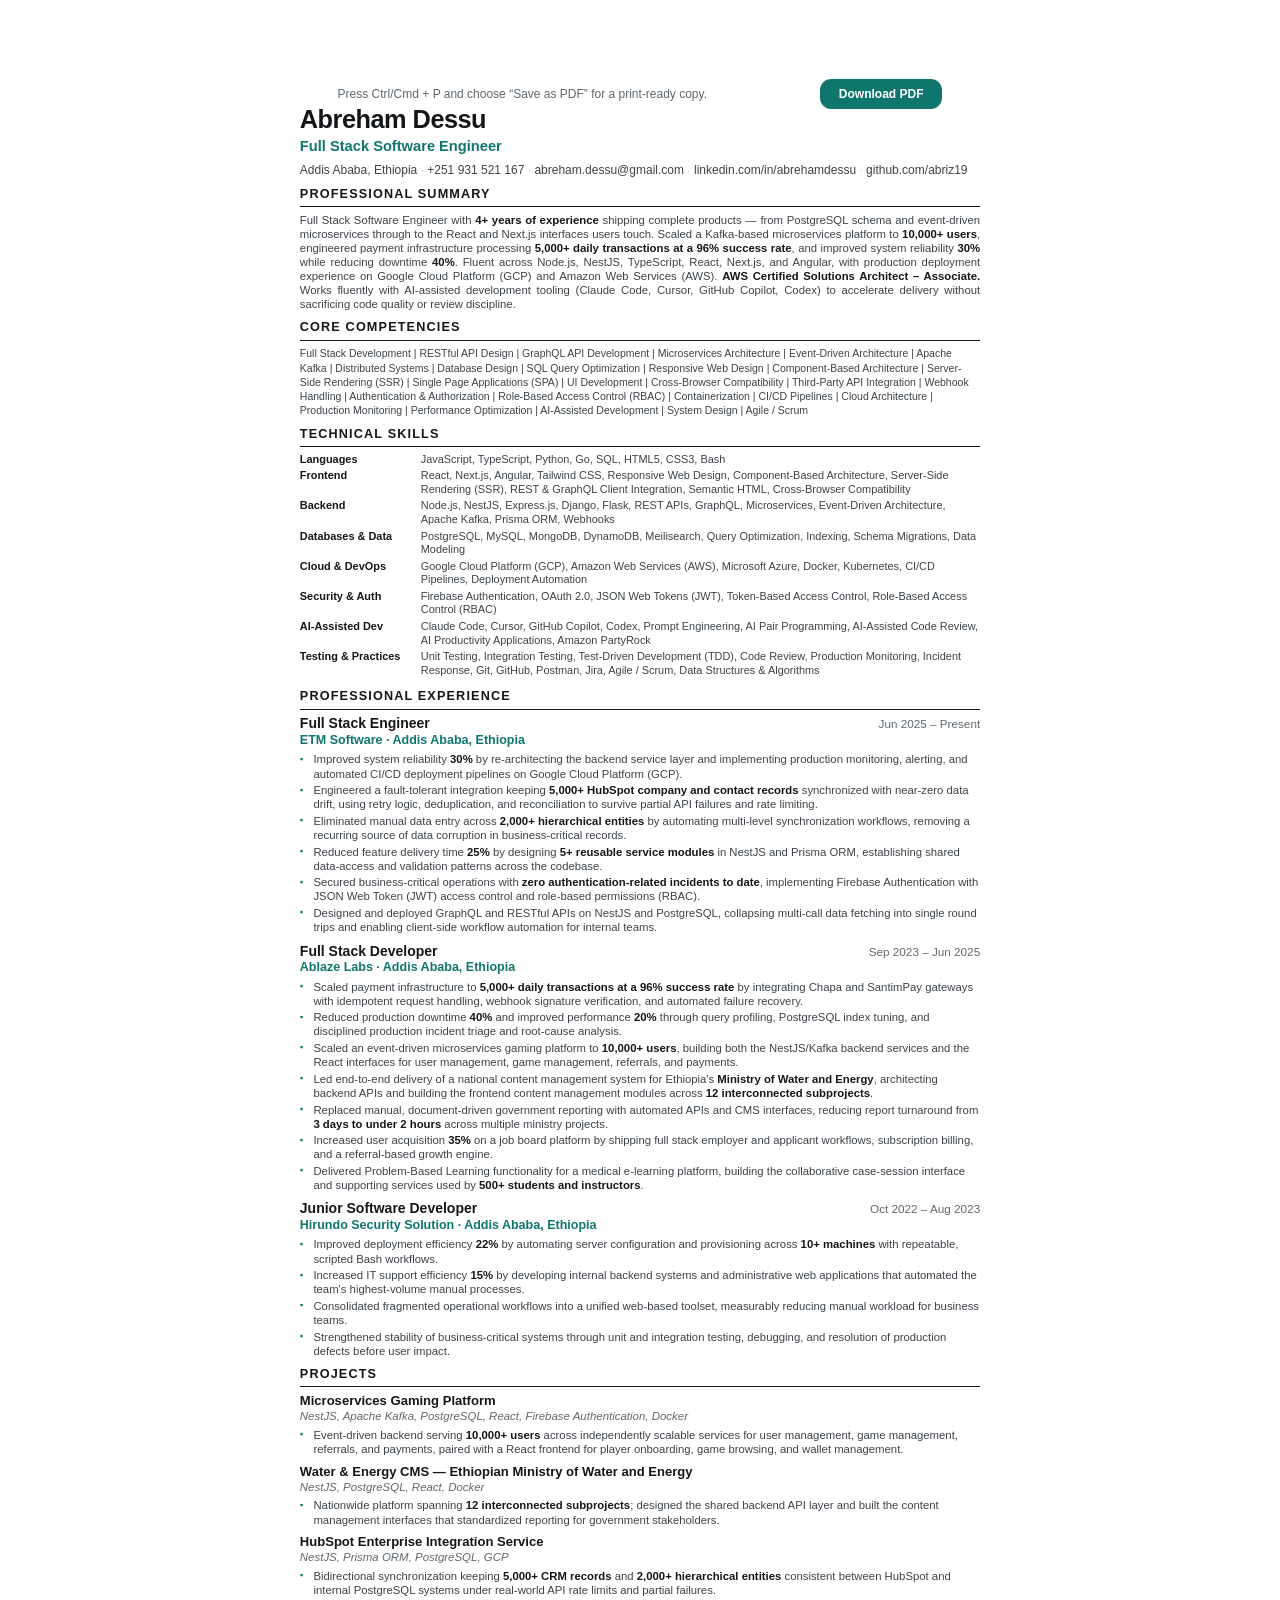
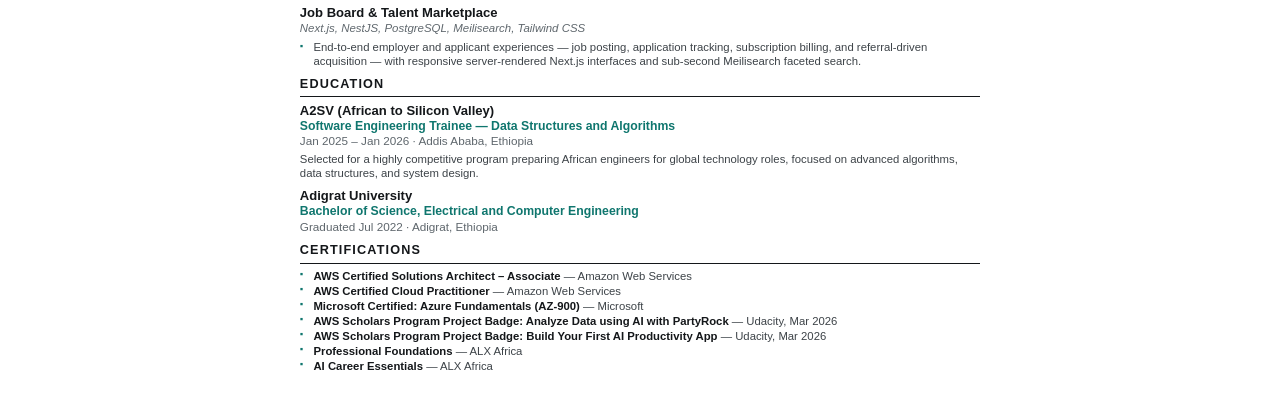
==== resume.html @ 690797f2 "Add portfolio site, CV, and downloadable PDF Semantic HTML5 portfolio with hand-written CSS (no fram" ====
<!DOCTYPE html>
<html lang="en">
<head>
<meta charset="UTF-8">
<meta name="viewport" content="width=device-width, initial-scale=1.0">
<title>Abreham Dessu — Full Stack Software Engineer — CV</title>
<meta name="description" content="CV of Abreham Dessu, Full Stack Software Engineer — NestJS, PostgreSQL, Kafka, React, Next.js.">
<meta name="robots" content="noindex">
<link rel="icon" href="data:image/svg+xml,%3Csvg xmlns='http://www.w3.org/2000/svg' viewBox='0 0 64 64'%3E%3Crect width='64' height='64' rx='14' fill='%230f766e'/%3E%3Ctext x='32' y='44' font-family='Inter,Helvetica,Arial,sans-serif' font-size='32' font-weight='700' fill='%23ffffff' text-anchor='middle'%3EAD%3C/text%3E%3C/svg%3E">
<style>
  /* ---------- Print-optimised CV sheet ----------
     Source of truth: resume.md
     Regenerate the PDF with:
     google-chrome --headless --disable-gpu --no-pdf-header-footer \
       --print-to-pdf=Abreham_Dessu_CV.pdf resume.html
  ------------------------------------------------ */

  @page {
    size: A4;
    margin: 10mm 12mm;
  }

  *, *::before, *::after { box-sizing: border-box; margin: 0; padding: 0; }

  :root {
    --ink:        #14171a;
    --ink-soft:   #3d4348;
    --ink-mute:   #5f676d;
    --rule:       #c8ccd0;
    --accent:     #0f766e;
  }

  body {
    font-family: "Inter", -apple-system, BlinkMacSystemFont, "Segoe UI", Roboto, Arial, sans-serif;
    font-size: 8.5pt;
    line-height: 1.24;
    color: var(--ink);
    background: #fff;
    max-width: 200mm;
    margin: 0 auto;
    padding: 12mm 10mm;
  }

  /* ---------- Header ---------- */
  .name {
    font-size: 19pt;
    font-weight: 700;
    letter-spacing: -0.02em;
    line-height: 1.1;
  }

  .title {
    font-size: 11pt;
    font-weight: 600;
    color: var(--accent);
    margin-top: 1mm;
  }

  .contact {
    margin-top: 2mm;
    font-size: 9pt;
    color: var(--ink-soft);
  }

  .contact a { color: var(--ink-soft); text-decoration: none; }
  .contact span + span::before { content: "  ·  "; color: var(--rule); }

  /* ---------- Sections ---------- */
  h2 {
    break-after: avoid;
    page-break-after: avoid;
    font-size: 9.5pt;
    font-weight: 700;
    text-transform: uppercase;
    letter-spacing: 0.09em;
    color: var(--ink);
    border-bottom: 1.1pt solid var(--ink);
    padding-bottom: 1mm;
    margin: 2.4mm 0 1.5mm;
  }

  p.summary { color: var(--ink-soft); text-align: justify; }

  .competencies {
    font-size: 7.9pt;
    color: var(--ink-soft);
    line-height: 1.35;
  }

  /* ---------- Skills ---------- */
  .skills dt {
    float: left;
    clear: left;
    width: 32mm;
    font-weight: 600;
    font-size: 8.2pt;
  }

  .skills dd {
    margin-left: 32mm;
    margin-bottom: 0.8mm;
    color: var(--ink-soft);
    font-size: 8.2pt;
  }

  .skills::after { content: ""; display: table; clear: both; }

  /* ---------- Experience ---------- */
  .role { margin-bottom: 2.2mm; }

  .role__head {
    break-after: avoid;
    page-break-after: avoid;
    display: flex;
    justify-content: space-between;
    align-items: baseline;
    gap: 6mm;
  }

  .role__title { font-size: 10.5pt; font-weight: 700; }
  .role__dates { font-size: 8.8pt; color: var(--ink-mute); white-space: nowrap; }

  .role__org {
    break-after: avoid;
    page-break-after: avoid;
    font-size: 9.4pt;
    font-weight: 600;
    color: var(--accent);
    margin-bottom: 1.1mm;
  }

  ul { list-style: none; }

  .role li, .project li {
    position: relative;
    padding-left: 3.6mm;
    margin-bottom: 0.7mm;
    color: var(--ink-soft);
  }

  .role li::before, .project li::before {
    content: "▪";
    position: absolute;
    left: 0;
    color: var(--accent);
    font-size: 7pt;
    top: 0.35mm;
  }

  strong { font-weight: 600; color: var(--ink); }

  /* ---------- Projects ---------- */
  .project { margin-bottom: 2mm; page-break-inside: avoid; }
  .project__name { font-size: 9.8pt; font-weight: 700; }
  .project__stack {
    font-size: 8.6pt;
    font-style: italic;
    color: var(--ink-mute);
    margin-bottom: 1.2mm;
  }

  /* ---------- Education & certs ---------- */
  .edu { margin-bottom: 2.2mm; page-break-inside: avoid; }
  .edu__school { font-size: 9.8pt; font-weight: 700; }
  .edu__degree { font-size: 9.2pt; font-weight: 600; color: var(--accent); }
  .edu__meta { font-size: 8.8pt; color: var(--ink-mute); }
  .edu__note { color: var(--ink-soft); margin-top: 0.8mm; }

  .certs li {
    position: relative;
    padding-left: 3.6mm;
    margin-bottom: 0.25mm;
    color: var(--ink-soft);
  }

  .certs li::before {
    content: "▪";
    position: absolute;
    left: 0;
    color: var(--accent);
    font-size: 7pt;
  }

  /* ---------- Screen-only affordance ---------- */
  .screen-only {
    max-width: 200mm;
    margin: 6mm auto -4mm;
    padding: 3mm 10mm;
    font-size: 9pt;
    color: var(--ink-mute);
    display: flex;
    justify-content: space-between;
    align-items: center;
    gap: 4mm;
    flex-wrap: wrap;
  }

  .screen-only a {
    color: #fff;
    background: var(--accent);
    text-decoration: none;
    padding: 2mm 5mm;
    border-radius: 3mm;
    font-weight: 600;
  }

  @media print {
    .screen-only { display: none; }
    body { padding: 0; max-width: none; }
  }
</style>
</head>
<body>

<div class="screen-only">
  <span>Press Ctrl/Cmd + P and choose “Save as PDF” for a print-ready copy.</span>
  <a href="Abreham_Dessu_CV.pdf" download>Download PDF</a>
</div>

<header>
  <h1 class="name">Abreham Dessu</h1>
  <p class="title">Full Stack Software Engineer</p>
  <p class="contact">
    <span>Addis Ababa, Ethiopia</span>
    <span>+251 931 521 167</span>
    <span><a href="mailto:abreham.dessu@gmail.com">abreham.dessu@gmail.com</a></span>
    <span><a href="https://linkedin.com/in/abrehamdessu">linkedin.com/in/abrehamdessu</a></span>
    <span><a href="https://github.com/abriz19">github.com/abriz19</a></span>
  </p>
</header>

<h2>Professional Summary</h2>
<p class="summary">
  Full Stack Software Engineer with <strong>4+ years of experience</strong> shipping complete products — from
  PostgreSQL schema and event-driven microservices through to the React and Next.js interfaces users touch.
  Scaled a Kafka-based microservices platform to <strong>10,000+ users</strong>, engineered payment infrastructure
  processing <strong>5,000+ daily transactions at a 96% success rate</strong>, and improved system reliability
  <strong>30%</strong> while reducing downtime <strong>40%</strong>. Fluent across Node.js, NestJS, TypeScript,
  React, Next.js, and Angular, with production deployment experience on Google Cloud Platform (GCP) and Amazon
  Web Services (AWS). <strong>AWS Certified Solutions Architect – Associate.</strong> Works fluently with
  AI-assisted development tooling (Claude Code, Cursor, GitHub Copilot, Codex) to accelerate delivery without
  sacrificing code quality or review discipline.
</p>

<h2>Core Competencies</h2>
<p class="competencies">
  Full Stack Development | RESTful API Design | GraphQL API Development | Microservices Architecture |
  Event-Driven Architecture | Apache Kafka | Distributed Systems | Database Design | SQL Query Optimization |
  Responsive Web Design | Component-Based Architecture | Server-Side Rendering (SSR) | Single Page Applications
  (SPA) | UI Development | Cross-Browser Compatibility | Third-Party API Integration | Webhook Handling |
  Authentication &amp; Authorization | Role-Based Access Control (RBAC) | Containerization | CI/CD Pipelines |
  Cloud Architecture | Production Monitoring | Performance Optimization | AI-Assisted Development | System
  Design | Agile / Scrum
</p>

<h2>Technical Skills</h2>
<dl class="skills">
  <dt>Languages</dt>
  <dd>JavaScript, TypeScript, Python, Go, SQL, HTML5, CSS3, Bash</dd>

  <dt>Frontend</dt>
  <dd>React, Next.js, Angular, Tailwind CSS, Responsive Web Design, Component-Based Architecture, Server-Side
      Rendering (SSR), REST &amp; GraphQL Client Integration, Semantic HTML, Cross-Browser Compatibility</dd>

  <dt>Backend</dt>
  <dd>Node.js, NestJS, Express.js, Django, Flask, REST APIs, GraphQL, Microservices, Event-Driven Architecture,
      Apache Kafka, Prisma ORM, Webhooks</dd>

  <dt>Databases &amp; Data</dt>
  <dd>PostgreSQL, MySQL, MongoDB, DynamoDB, Meilisearch, Query Optimization, Indexing, Schema Migrations,
      Data Modeling</dd>

  <dt>Cloud &amp; DevOps</dt>
  <dd>Google Cloud Platform (GCP), Amazon Web Services (AWS), Microsoft Azure, Docker, Kubernetes,
      CI/CD Pipelines, Deployment Automation</dd>

  <dt>Security &amp; Auth</dt>
  <dd>Firebase Authentication, OAuth 2.0, JSON Web Tokens (JWT), Token-Based Access Control, Role-Based Access
      Control (RBAC)</dd>

  <dt>AI-Assisted Dev</dt>
  <dd>Claude Code, Cursor, GitHub Copilot, Codex, Prompt Engineering, AI Pair Programming, AI-Assisted Code
      Review, AI Productivity Applications, Amazon PartyRock</dd>

  <dt>Testing &amp; Practices</dt>
  <dd>Unit Testing, Integration Testing, Test-Driven Development (TDD), Code Review, Production Monitoring,
      Incident Response, Git, GitHub, Postman, Jira, Agile / Scrum, Data Structures &amp; Algorithms</dd>
</dl>

<h2>Professional Experience</h2>

<div class="role">
  <div class="role__head">
    <span class="role__title">Full Stack Engineer</span>
    <span class="role__dates">Jun 2025 – Present</span>
  </div>
  <p class="role__org">ETM Software · Addis Ababa, Ethiopia</p>
  <ul>
    <li>Improved system reliability <strong>30%</strong> by re-architecting the backend service layer and implementing production monitoring, alerting, and automated CI/CD deployment pipelines on Google Cloud Platform (GCP).</li>
    <li>Engineered a fault-tolerant integration keeping <strong>5,000+ HubSpot company and contact records</strong> synchronized with near-zero data drift, using retry logic, deduplication, and reconciliation to survive partial API failures and rate limiting.</li>
    <li>Eliminated manual data entry across <strong>2,000+ hierarchical entities</strong> by automating multi-level synchronization workflows, removing a recurring source of data corruption in business-critical records.</li>
    <li>Reduced feature delivery time <strong>25%</strong> by designing <strong>5+ reusable service modules</strong> in NestJS and Prisma ORM, establishing shared data-access and validation patterns across the codebase.</li>
    <li>Secured business-critical operations with <strong>zero authentication-related incidents to date</strong>, implementing Firebase Authentication with JSON Web Token (JWT) access control and role-based permissions (RBAC).</li>
    <li>Designed and deployed GraphQL and RESTful APIs on NestJS and PostgreSQL, collapsing multi-call data fetching into single round trips and enabling client-side workflow automation for internal teams.</li>
  </ul>
</div>

<div class="role">
  <div class="role__head">
    <span class="role__title">Full Stack Developer</span>
    <span class="role__dates">Sep 2023 – Jun 2025</span>
  </div>
  <p class="role__org">Ablaze Labs · Addis Ababa, Ethiopia</p>
  <ul>
    <li>Scaled payment infrastructure to <strong>5,000+ daily transactions at a 96% success rate</strong> by integrating Chapa and SantimPay gateways with idempotent request handling, webhook signature verification, and automated failure recovery.</li>
    <li>Reduced production downtime <strong>40%</strong> and improved performance <strong>20%</strong> through query profiling, PostgreSQL index tuning, and disciplined production incident triage and root-cause analysis.</li>
    <li>Scaled an event-driven microservices gaming platform to <strong>10,000+ users</strong>, building both the NestJS/Kafka backend services and the React interfaces for user management, game management, referrals, and payments.</li>
    <li>Led end-to-end delivery of a national content management system for Ethiopia's <strong>Ministry of Water and Energy</strong>, architecting backend APIs and building the frontend content management modules across <strong>12 interconnected subprojects</strong>.</li>
    <li>Replaced manual, document-driven government reporting with automated APIs and CMS interfaces, reducing report turnaround from <strong>3 days to under 2 hours</strong> across multiple ministry projects.</li>
    <li>Increased user acquisition <strong>35%</strong> on a job board platform by shipping full stack employer and applicant workflows, subscription billing, and a referral-based growth engine.</li>
    <li>Delivered Problem-Based Learning functionality for a medical e-learning platform, building the collaborative case-session interface and supporting services used by <strong>500+ students and instructors</strong>.</li>
  </ul>
</div>

<div class="role">
  <div class="role__head">
    <span class="role__title">Junior Software Developer</span>
    <span class="role__dates">Oct 2022 – Aug 2023</span>
  </div>
  <p class="role__org">Hirundo Security Solution · Addis Ababa, Ethiopia</p>
  <ul>
    <li>Improved deployment efficiency <strong>22%</strong> by automating server configuration and provisioning across <strong>10+ machines</strong> with repeatable, scripted Bash workflows.</li>
    <li>Increased IT support efficiency <strong>15%</strong> by developing internal backend systems and administrative web applications that automated the team's highest-volume manual processes.</li>
    <li>Consolidated fragmented operational workflows into a unified web-based toolset, measurably reducing manual workload for business teams.</li>
    <li>Strengthened stability of business-critical systems through unit and integration testing, debugging, and resolution of production defects before user impact.</li>
  </ul>
</div>

<h2>Projects</h2>

<div class="project">
  <p class="project__name">Microservices Gaming Platform</p>
  <p class="project__stack">NestJS, Apache Kafka, PostgreSQL, React, Firebase Authentication, Docker</p>
  <ul>
    <li>Event-driven backend serving <strong>10,000+ users</strong> across independently scalable services for user management, game management, referrals, and payments, paired with a React frontend for player onboarding, game browsing, and wallet management.</li>
  </ul>
</div>

<div class="project">
  <p class="project__name">Water &amp; Energy CMS — Ethiopian Ministry of Water and Energy</p>
  <p class="project__stack">NestJS, PostgreSQL, React, Docker</p>
  <ul>
    <li>Nationwide platform spanning <strong>12 interconnected subprojects</strong>; designed the shared backend API layer and built the content management interfaces that standardized reporting for government stakeholders.</li>
  </ul>
</div>

<div class="project">
  <p class="project__name">HubSpot Enterprise Integration Service</p>
  <p class="project__stack">NestJS, Prisma ORM, PostgreSQL, GCP</p>
  <ul>
    <li>Bidirectional synchronization keeping <strong>5,000+ CRM records</strong> and <strong>2,000+ hierarchical entities</strong> consistent between HubSpot and internal PostgreSQL systems under real-world API rate limits and partial failures.</li>
  </ul>
</div>

<div class="project">
  <p class="project__name">Job Board &amp; Talent Marketplace</p>
  <p class="project__stack">Next.js, NestJS, PostgreSQL, Meilisearch, Tailwind CSS</p>
  <ul>
    <li>End-to-end employer and applicant experiences — job posting, application tracking, subscription billing, and referral-driven acquisition — with responsive server-rendered Next.js interfaces and sub-second Meilisearch faceted search.</li>
  </ul>
</div>

<h2>Education</h2>

<div class="edu">
  <p class="edu__school">A2SV (African to Silicon Valley)</p>
  <p class="edu__degree">Software Engineering Trainee — Data Structures and Algorithms</p>
  <p class="edu__meta">Jan 2025 – Jan 2026 · Addis Ababa, Ethiopia</p>
  <p class="edu__note">Selected for a highly competitive program preparing African engineers for global technology roles, focused on advanced algorithms, data structures, and system design.</p>
</div>

<div class="edu">
  <p class="edu__school">Adigrat University</p>
  <p class="edu__degree">Bachelor of Science, Electrical and Computer Engineering</p>
  <p class="edu__meta">Graduated Jul 2022 · Adigrat, Ethiopia</p>
</div>

<h2>Certifications</h2>
<ul class="certs">
  <li><strong>AWS Certified Solutions Architect – Associate</strong> — Amazon Web Services</li>
  <li><strong>AWS Certified Cloud Practitioner</strong> — Amazon Web Services</li>
  <li><strong>Microsoft Certified: Azure Fundamentals (AZ-900)</strong> — Microsoft</li>
  <li><strong>AWS Scholars Program Project Badge: Analyze Data using AI with PartyRock</strong> — Udacity, Mar 2026</li>
  <li><strong>AWS Scholars Program Project Badge: Build Your First AI Productivity App</strong> — Udacity, Mar 2026</li>
  <li><strong>Professional Foundations</strong> — ALX Africa</li>
  <li><strong>AI Career Essentials</strong> — ALX Africa</li>
</ul>

</body>
</html>
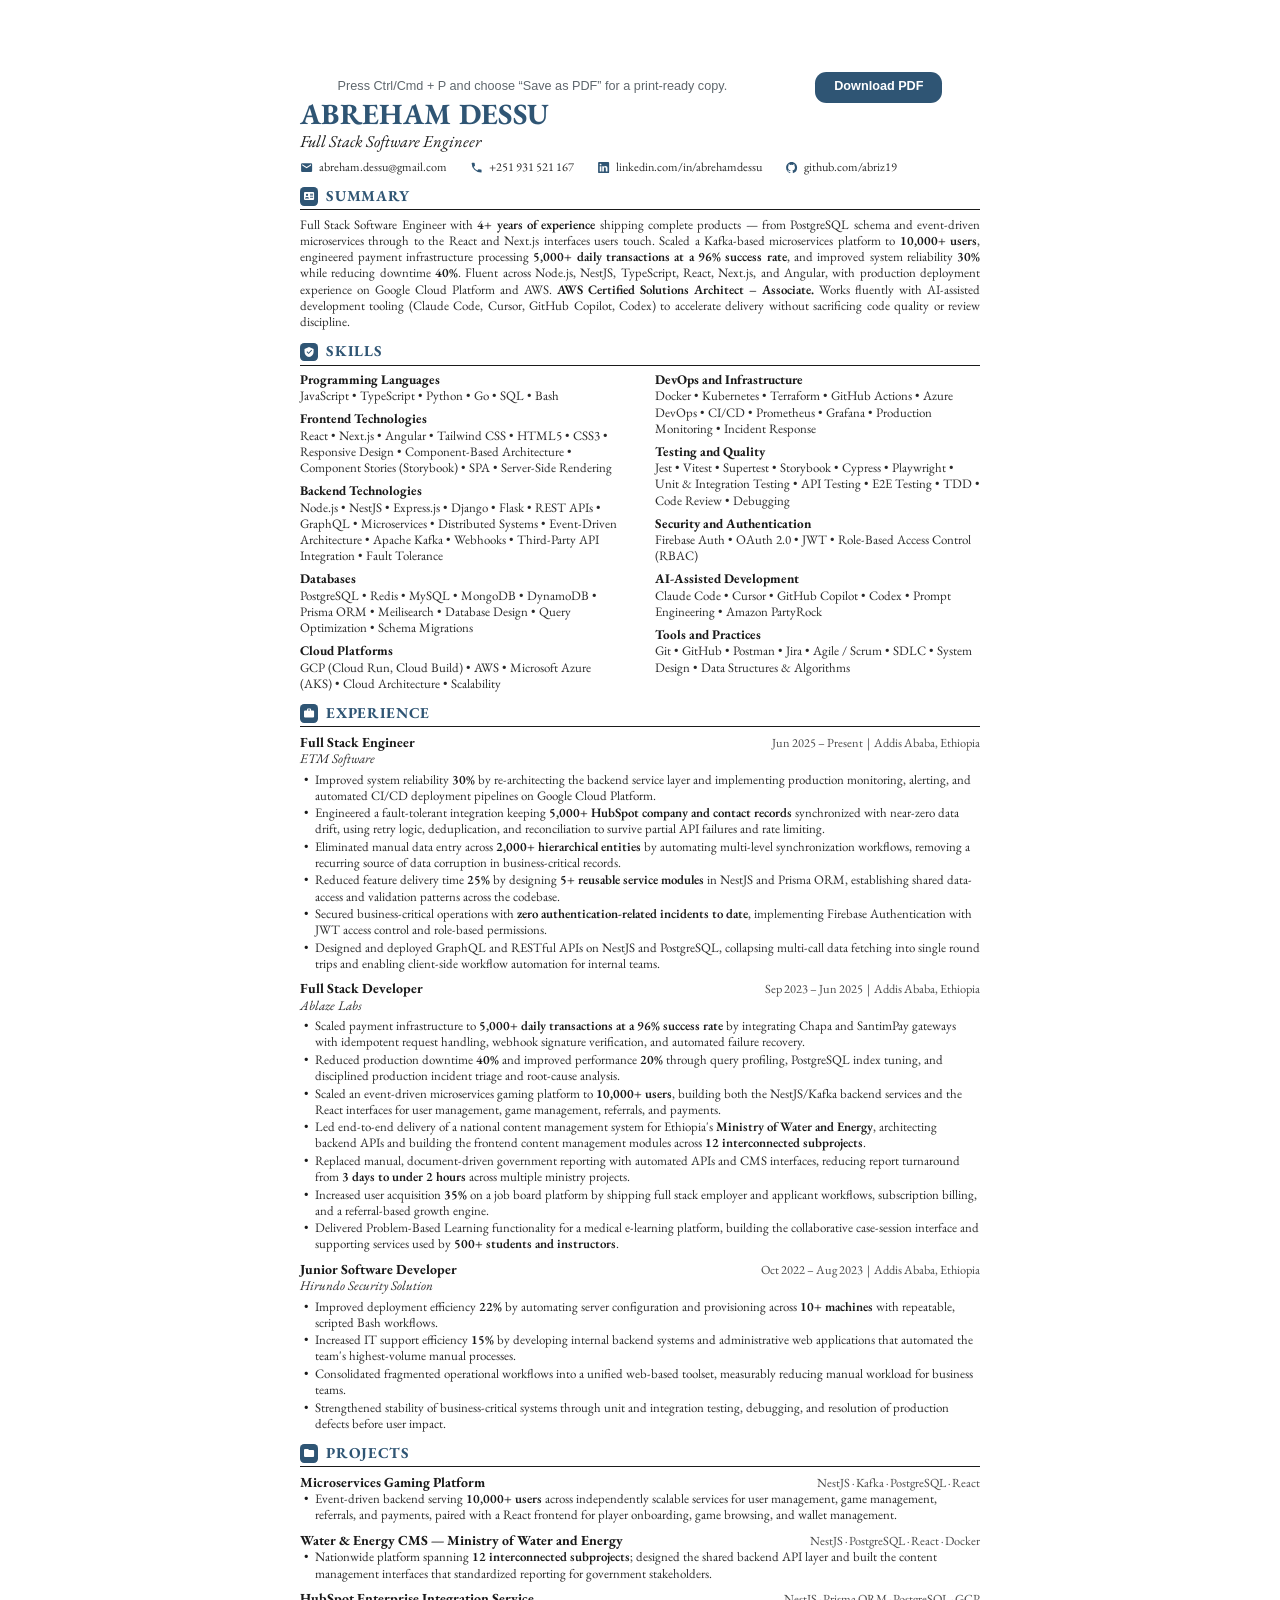
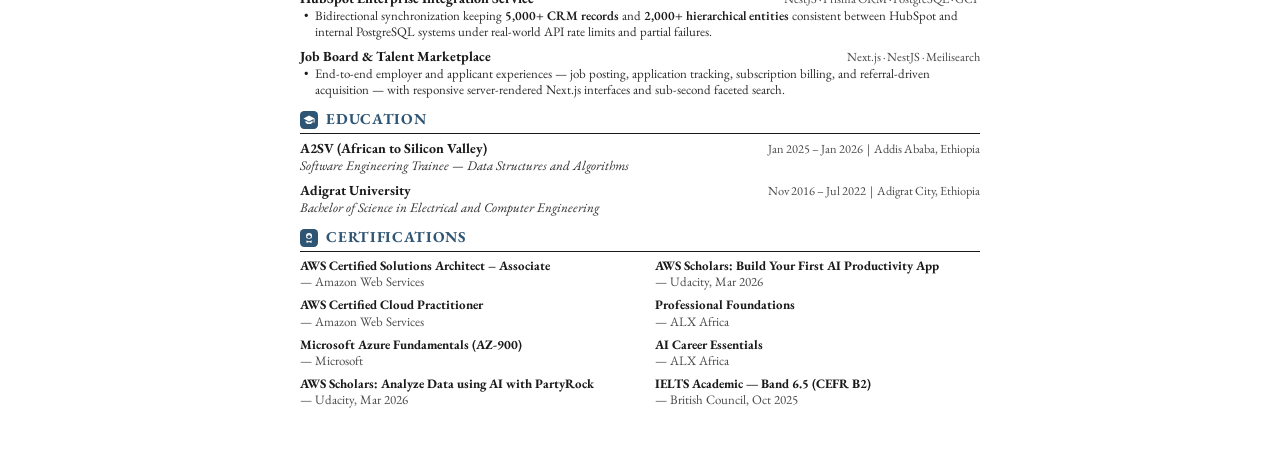
==== commit 6f93d76d: "Restyle CV sheet to navy serif template Rebuild resume.html to match the preferred layout: EB Garamo" ====
--- a/resume.html
+++ b/resume.html
@@ -7,6 +7,9 @@
 <meta name="description" content="CV of Abreham Dessu, Full Stack Software Engineer — NestJS, PostgreSQL, Kafka, React, Next.js.">
 <meta name="robots" content="noindex">
 <link rel="icon" href="data:image/svg+xml,%3Csvg xmlns='http://www.w3.org/2000/svg' viewBox='0 0 64 64'%3E%3Crect width='64' height='64' rx='14' fill='%230f766e'/%3E%3Ctext x='32' y='44' font-family='Inter,Helvetica,Arial,sans-serif' font-size='32' font-weight='700' fill='%23ffffff' text-anchor='middle'%3EAD%3C/text%3E%3C/svg%3E">
+<link rel="preconnect" href="https://fonts.googleapis.com">
+<link rel="preconnect" href="https://fonts.gstatic.com" crossorigin>
+<link href="https://fonts.googleapis.com/css2?family=EB+Garamond:ital,wght@0,400;0,500;0,600;0,700;1,400;1,500&display=swap" rel="stylesheet">
 <style>
   /* ---------- Print-optimised CV sheet ----------
      Source of truth: resume.md
@@ -15,179 +18,169 @@
        --print-to-pdf=Abreham_Dessu_CV.pdf resume.html
   ------------------------------------------------ */
 
-  @page {
-    size: A4;
-    margin: 10mm 12mm;
-  }
+  @page { size: A4; margin: 9mm 12mm; }
 
   *, *::before, *::after { box-sizing: border-box; margin: 0; padding: 0; }
 
   :root {
-    --ink:        #14171a;
-    --ink-soft:   #3d4348;
-    --ink-mute:   #5f676d;
-    --rule:       #c8ccd0;
-    --accent:     #0f766e;
+    --navy:      #2f5574;
+    --ink:       #1a1a1a;
+    --ink-soft:  #2b2b2b;
+    --ink-mute:  #4a4a4a;
+    --rule:      #1a1a1a;
   }
 
   body {
-    font-family: "Inter", -apple-system, BlinkMacSystemFont, "Segoe UI", Roboto, Arial, sans-serif;
-    font-size: 8.5pt;
-    line-height: 1.24;
-    color: var(--ink);
+    font-family: "EB Garamond", Garamond, Georgia, "Times New Roman", serif;
+    font-size: 9.7pt;
+    line-height: 1.25;
+    color: var(--ink-soft);
     background: #fff;
     max-width: 200mm;
     margin: 0 auto;
-    padding: 12mm 10mm;
+    padding: 10mm;
   }
 
   /* ---------- Header ---------- */
   .name {
-    font-size: 19pt;
+    font-size: 22pt;
     font-weight: 700;
-    letter-spacing: -0.02em;
-    line-height: 1.1;
+    text-transform: uppercase;
+    letter-spacing: 0.012em;
+    color: var(--navy);
+    line-height: 1.05;
   }
 
   .title {
-    font-size: 11pt;
-    font-weight: 600;
-    color: var(--accent);
-    margin-top: 1mm;
+    font-size: 12.5pt;
+    font-style: italic;
+    color: var(--ink);
+    margin-top: 0.4mm;
   }
 
   .contact {
+    display: flex;
+    flex-wrap: wrap;
+    gap: 1.5mm 6mm;
     margin-top: 2mm;
-    font-size: 9pt;
+    font-size: 9.2pt;
     color: var(--ink-soft);
   }
 
+  .contact span { display: inline-flex; align-items: center; gap: 1.6mm; }
   .contact a { color: var(--ink-soft); text-decoration: none; }
-  .contact span + span::before { content: "  ·  "; color: var(--rule); }
-
-  /* ---------- Sections ---------- */
+  .contact svg { width: 3.5mm; height: 3.5mm; fill: var(--navy); flex-shrink: 0; }
+
+  /* ---------- Section headings ---------- */
   h2 {
+    display: flex;
+    align-items: center;
+    gap: 2.2mm;
+    font-size: 11.4pt;
+    font-weight: 700;
+    text-transform: uppercase;
+    letter-spacing: 0.045em;
+    color: var(--navy);
+    border-bottom: 1.4pt solid var(--rule);
+    padding-bottom: 0.9mm;
+    margin: 3.2mm 0 1.7mm;
     break-after: avoid;
     page-break-after: avoid;
-    font-size: 9.5pt;
-    font-weight: 700;
-    text-transform: uppercase;
-    letter-spacing: 0.09em;
-    color: var(--ink);
-    border-bottom: 1.1pt solid var(--ink);
-    padding-bottom: 1mm;
-    margin: 2.4mm 0 1.5mm;
-  }
-
-  p.summary { color: var(--ink-soft); text-align: justify; }
-
-  .competencies {
-    font-size: 7.9pt;
-    color: var(--ink-soft);
-    line-height: 1.35;
-  }
-
-  /* ---------- Skills ---------- */
-  .skills dt {
-    float: left;
-    clear: left;
-    width: 32mm;
-    font-weight: 600;
-    font-size: 8.2pt;
-  }
-
-  .skills dd {
-    margin-left: 32mm;
-    margin-bottom: 0.8mm;
-    color: var(--ink-soft);
-    font-size: 8.2pt;
-  }
-
-  .skills::after { content: ""; display: table; clear: both; }
-
-  /* ---------- Experience ---------- */
-  .role { margin-bottom: 2.2mm; }
-
-  .role__head {
-    break-after: avoid;
-    page-break-after: avoid;
+  }
+
+  h2 .badge {
+    display: inline-flex;
+    align-items: center;
+    justify-content: center;
+    width: 4.8mm;
+    height: 4.8mm;
+    border-radius: 1.1mm;
+    background: var(--navy);
+    flex-shrink: 0;
+  }
+
+  h2 .badge svg { width: 3.2mm; height: 3.2mm; fill: #fff; }
+
+  /* ---------- Entries ---------- */
+  .entry { margin-bottom: 2.2mm; }
+
+  .entry__head {
     display: flex;
     justify-content: space-between;
     align-items: baseline;
     gap: 6mm;
-  }
-
-  .role__title { font-size: 10.5pt; font-weight: 700; }
-  .role__dates { font-size: 8.8pt; color: var(--ink-mute); white-space: nowrap; }
-
-  .role__org {
     break-after: avoid;
     page-break-after: avoid;
-    font-size: 9.4pt;
-    font-weight: 600;
-    color: var(--accent);
-    margin-bottom: 1.1mm;
+  }
+
+  .entry__title { font-size: 10.4pt; font-weight: 700; color: var(--ink); }
+
+  .entry__meta {
+    font-size: 9.3pt;
+    color: var(--ink-mute);
+    white-space: nowrap;
+  }
+
+  .entry__org {
+    font-size: 9.9pt;
+    font-style: italic;
+    color: var(--ink-soft);
+    margin-bottom: 1mm;
+    break-after: avoid;
+    page-break-after: avoid;
   }
 
   ul { list-style: none; }
 
-  .role li, .project li {
+  .entry li {
     position: relative;
-    padding-left: 3.6mm;
-    margin-bottom: 0.7mm;
-    color: var(--ink-soft);
-  }
-
-  .role li::before, .project li::before {
-    content: "▪";
+    padding-left: 4mm;
+    margin-bottom: 0.35mm;
+  }
+
+  .entry li::before {
+    content: "•";
     position: absolute;
-    left: 0;
-    color: var(--accent);
-    font-size: 7pt;
-    top: 0.35mm;
+    left: 1mm;
+    color: var(--ink);
   }
 
   strong { font-weight: 600; color: var(--ink); }
 
-  /* ---------- Projects ---------- */
-  .project { margin-bottom: 2mm; page-break-inside: avoid; }
-  .project__name { font-size: 9.8pt; font-weight: 700; }
-  .project__stack {
-    font-size: 8.6pt;
-    font-style: italic;
-    color: var(--ink-mute);
-    margin-bottom: 1.2mm;
-  }
-
-  /* ---------- Education & certs ---------- */
-  .edu { margin-bottom: 2.2mm; page-break-inside: avoid; }
-  .edu__school { font-size: 9.8pt; font-weight: 700; }
-  .edu__degree { font-size: 9.2pt; font-weight: 600; color: var(--accent); }
-  .edu__meta { font-size: 8.8pt; color: var(--ink-mute); }
-  .edu__note { color: var(--ink-soft); margin-top: 0.8mm; }
-
-  .certs li {
-    position: relative;
-    padding-left: 3.6mm;
-    margin-bottom: 0.25mm;
-    color: var(--ink-soft);
-  }
-
-  .certs li::before {
-    content: "▪";
-    position: absolute;
-    left: 0;
-    color: var(--accent);
-    font-size: 7pt;
-  }
+  p.summary { text-align: justify; }
+
+  /* ---------- Two-column blocks ---------- */
+  /* Multi-column flow rather than a grid: cells pack tight against the one
+     above instead of aligning to a shared row height, so no ragged gaps. */
+  .two-col {
+    column-count: 2;
+    column-gap: 8mm;
+  }
+
+  .two-col > .block { margin-bottom: 1.8mm; }
+  .two-col > .block:last-child { margin-bottom: 0; }
+
+  .group__label {
+    font-weight: 700;
+    color: var(--ink);
+    font-size: 9.9pt;
+  }
+
+  .group__items { color: var(--ink-soft); }
+
+  .cert__name { font-weight: 700; color: var(--ink); }
+  .cert__issuer { color: var(--ink-mute); }
+
+  .block { break-inside: avoid; page-break-inside: avoid; }
 
   /* ---------- Screen-only affordance ---------- */
   .screen-only {
     max-width: 200mm;
     margin: 6mm auto -4mm;
     padding: 3mm 10mm;
-    font-size: 9pt;
-    color: var(--ink-mute);
+    font-family: -apple-system, BlinkMacSystemFont, "Segoe UI", Roboto, Arial, sans-serif;
+    font-size: 9.5pt;
+    color: #5f676d;
     display: flex;
     justify-content: space-between;
     align-items: center;
@@ -197,7 +190,7 @@
 
   .screen-only a {
     color: #fff;
-    background: var(--accent);
+    background: var(--navy);
     text-decoration: none;
     padding: 2mm 5mm;
     border-radius: 3mm;
@@ -221,96 +214,116 @@
   <h1 class="name">Abreham Dessu</h1>
   <p class="title">Full Stack Software Engineer</p>
   <p class="contact">
-    <span>Addis Ababa, Ethiopia</span>
-    <span>+251 931 521 167</span>
-    <span><a href="mailto:abreham.dessu@gmail.com">abreham.dessu@gmail.com</a></span>
-    <span><a href="https://linkedin.com/in/abrehamdessu">linkedin.com/in/abrehamdessu</a></span>
-    <span><a href="https://github.com/abriz19">github.com/abriz19</a></span>
+    <span>
+      <svg viewBox="0 0 24 24"><path d="M20 4H4a2 2 0 0 0-2 2v12a2 2 0 0 0 2 2h16a2 2 0 0 0 2-2V6a2 2 0 0 0-2-2zm0 4.2-8 4.8-8-4.8V6l8 4.8L20 6v2.2z"/></svg>
+      <a href="mailto:abreham.dessu@gmail.com">abreham.dessu@gmail.com</a>
+    </span>
+    <span>
+      <svg viewBox="0 0 24 24"><path d="M6.6 10.8a15.1 15.1 0 0 0 6.6 6.6l2.2-2.2c.3-.3.7-.4 1-.2 1.2.4 2.4.6 3.6.6.6 0 1 .4 1 1V20c0 .6-.4 1-1 1A17 17 0 0 1 3 4c0-.6.4-1 1-1h3.5c.6 0 1 .4 1 1 0 1.3.2 2.5.6 3.6.1.4 0 .8-.2 1l-2.3 2.2z"/></svg>
+      +251 931 521 167
+    </span>
+    <span>
+      <svg viewBox="0 0 24 24"><path d="M20.4 2H3.6C2.7 2 2 2.7 2 3.6v16.8c0 .9.7 1.6 1.6 1.6h16.8c.9 0 1.6-.7 1.6-1.6V3.6c0-.9-.7-1.6-1.6-1.6zM8 19H5V9.5h3V19zM6.5 8.2C5.5 8.2 4.8 7.4 4.8 6.5S5.5 4.8 6.5 4.8s1.7.8 1.7 1.7-.8 1.7-1.7 1.7zM19 19h-3v-4.9c0-1.2 0-2.7-1.6-2.7s-1.9 1.3-1.9 2.6V19h-3V9.5h2.9v1.3h.04c.4-.8 1.4-1.6 2.9-1.6 3.1 0 3.66 2 3.66 4.7V19z"/></svg>
+      <a href="https://linkedin.com/in/abrehamdessu">linkedin.com/in/abrehamdessu</a>
+    </span>
+    <span>
+      <svg viewBox="0 0 24 24"><path d="M12 2C6.5 2 2 6.6 2 12.3c0 4.5 2.9 8.3 6.8 9.7.5.1.7-.2.7-.5v-1.7c-2.8.6-3.4-1.4-3.4-1.4-.5-1.2-1.1-1.5-1.1-1.5-.9-.6.07-.6.07-.6 1 .07 1.5 1 1.5 1 .9 1.6 2.4 1.1 3 .9.1-.7.4-1.1.6-1.4-2.2-.3-4.6-1.2-4.6-5.2 0-1.1.4-2 1-2.8-.1-.3-.4-1.3.1-2.7 0 0 .8-.3 2.7 1a9 9 0 0 1 4.9 0c1.9-1.3 2.7-1 2.7-1 .5 1.4.2 2.4.1 2.7.6.8 1 1.7 1 2.8 0 4-2.4 4.9-4.6 5.2.4.3.7.9.7 1.9v2.8c0 .3.2.6.7.5A10.3 10.3 0 0 0 22 12.3C22 6.6 17.5 2 12 2z"/></svg>
+      <a href="https://github.com/abriz19">github.com/abriz19</a>
+    </span>
   </p>
 </header>
 
-<h2>Professional Summary</h2>
+<h2>
+  <span class="badge"><svg viewBox="0 0 24 24"><path d="M20 4H4a2 2 0 0 0-2 2v12a2 2 0 0 0 2 2h16a2 2 0 0 0 2-2V6a2 2 0 0 0-2-2zM8 7.5A2.2 2.2 0 1 1 8 12a2.2 2.2 0 0 1 0-4.5zm4 9.5H4v-.9c0-1.5 3-2.3 4-2.3s4 .8 4 2.3v.9zm8-1.5h-6v-1.5h6V15zm0-3h-6v-1.5h6V12zm0-3h-6V7.5h6V9z"/></svg></span>
+  Summary
+</h2>
 <p class="summary">
   Full Stack Software Engineer with <strong>4+ years of experience</strong> shipping complete products — from
   PostgreSQL schema and event-driven microservices through to the React and Next.js interfaces users touch.
   Scaled a Kafka-based microservices platform to <strong>10,000+ users</strong>, engineered payment infrastructure
   processing <strong>5,000+ daily transactions at a 96% success rate</strong>, and improved system reliability
   <strong>30%</strong> while reducing downtime <strong>40%</strong>. Fluent across Node.js, NestJS, TypeScript,
-  React, Next.js, and Angular, with production deployment experience on Google Cloud Platform (GCP) and Amazon
-  Web Services (AWS). <strong>AWS Certified Solutions Architect – Associate.</strong> Works fluently with
-  AI-assisted development tooling (Claude Code, Cursor, GitHub Copilot, Codex) to accelerate delivery without
-  sacrificing code quality or review discipline.
+  React, Next.js, and Angular, with production deployment experience on Google Cloud Platform and AWS.
+  <strong>AWS Certified Solutions Architect – Associate.</strong> Works fluently with AI-assisted development
+  tooling (Claude Code, Cursor, GitHub Copilot, Codex) to accelerate delivery without sacrificing code quality
+  or review discipline.
 </p>
 
-<h2>Core Competencies</h2>
-<p class="competencies">
-  Full Stack Development | RESTful API Design | GraphQL API Development | Microservices Architecture |
-  Event-Driven Architecture | Apache Kafka | Distributed Systems | Database Design | SQL Query Optimization |
-  Responsive Web Design | Component-Based Architecture | Server-Side Rendering (SSR) | Single Page Applications
-  (SPA) | UI Development | Cross-Browser Compatibility | Third-Party API Integration | Webhook Handling |
-  Authentication &amp; Authorization | Role-Based Access Control (RBAC) | Containerization | CI/CD Pipelines |
-  Cloud Architecture | Production Monitoring | Performance Optimization | AI-Assisted Development | System
-  Design | Agile / Scrum
-</p>
-
-<h2>Technical Skills</h2>
-<dl class="skills">
-  <dt>Languages</dt>
-  <dd>JavaScript, TypeScript, Python, Go, SQL, HTML5, CSS3, Bash</dd>
-
-  <dt>Frontend</dt>
-  <dd>React, Next.js, Angular, Tailwind CSS, Responsive Web Design, Component-Based Architecture, Server-Side
-      Rendering (SSR), REST &amp; GraphQL Client Integration, Semantic HTML, Cross-Browser Compatibility</dd>
-
-  <dt>Backend</dt>
-  <dd>Node.js, NestJS, Express.js, Django, Flask, REST APIs, GraphQL, Microservices, Event-Driven Architecture,
-      Apache Kafka, Prisma ORM, Webhooks</dd>
-
-  <dt>Databases &amp; Data</dt>
-  <dd>PostgreSQL, MySQL, MongoDB, DynamoDB, Meilisearch, Query Optimization, Indexing, Schema Migrations,
-      Data Modeling</dd>
-
-  <dt>Cloud &amp; DevOps</dt>
-  <dd>Google Cloud Platform (GCP), Amazon Web Services (AWS), Microsoft Azure, Docker, Kubernetes,
-      CI/CD Pipelines, Deployment Automation</dd>
-
-  <dt>Security &amp; Auth</dt>
-  <dd>Firebase Authentication, OAuth 2.0, JSON Web Tokens (JWT), Token-Based Access Control, Role-Based Access
-      Control (RBAC)</dd>
-
-  <dt>AI-Assisted Dev</dt>
-  <dd>Claude Code, Cursor, GitHub Copilot, Codex, Prompt Engineering, AI Pair Programming, AI-Assisted Code
-      Review, AI Productivity Applications, Amazon PartyRock</dd>
-
-  <dt>Testing &amp; Practices</dt>
-  <dd>Unit Testing, Integration Testing, Test-Driven Development (TDD), Code Review, Production Monitoring,
-      Incident Response, Git, GitHub, Postman, Jira, Agile / Scrum, Data Structures &amp; Algorithms</dd>
-</dl>
-
-<h2>Professional Experience</h2>
-
-<div class="role">
-  <div class="role__head">
-    <span class="role__title">Full Stack Engineer</span>
-    <span class="role__dates">Jun 2025 – Present</span>
-  </div>
-  <p class="role__org">ETM Software · Addis Ababa, Ethiopia</p>
-  <ul>
-    <li>Improved system reliability <strong>30%</strong> by re-architecting the backend service layer and implementing production monitoring, alerting, and automated CI/CD deployment pipelines on Google Cloud Platform (GCP).</li>
+<h2>
+  <span class="badge"><svg viewBox="0 0 24 24"><path d="M12 2 3 6v6c0 5 3.8 9.4 9 10 5.2-.6 9-5 9-10V6l-9-4zm-1 14-4-4 1.4-1.4L11 13.2l5.6-5.6L18 9l-7 7z"/></svg></span>
+  Skills
+</h2>
+
+<div class="two-col">
+  <div class="block">
+    <p class="group__label">Programming Languages</p>
+    <p class="group__items">JavaScript • TypeScript • Python • Go • SQL • Bash</p>
+  </div>
+  <div class="block">
+    <p class="group__label">Frontend Technologies</p>
+    <p class="group__items">React • Next.js • Angular • Tailwind CSS • HTML5 • CSS3 • Responsive Design • Component-Based Architecture • Component Stories (Storybook) • SPA • Server-Side Rendering</p>
+  </div>
+  <div class="block">
+    <p class="group__label">Backend Technologies</p>
+    <p class="group__items">Node.js • NestJS • Express.js • Django • Flask • REST APIs • GraphQL • Microservices • Distributed Systems • Event-Driven Architecture • Apache Kafka • Webhooks • Third-Party API Integration • Fault Tolerance</p>
+  </div>
+  <div class="block">
+    <p class="group__label">Databases</p>
+    <p class="group__items">PostgreSQL • Redis • MySQL • MongoDB • DynamoDB • Prisma ORM • Meilisearch • Database Design • Query Optimization • Schema Migrations</p>
+  </div>
+  <div class="block">
+    <p class="group__label">Cloud Platforms</p>
+    <p class="group__items">GCP (Cloud Run, Cloud Build) • AWS • Microsoft Azure (AKS) • Cloud Architecture • Scalability</p>
+  </div>
+  <div class="block">
+    <p class="group__label">DevOps and Infrastructure</p>
+    <p class="group__items">Docker • Kubernetes • Terraform • GitHub Actions • Azure DevOps • CI/CD • Prometheus • Grafana • Production Monitoring • Incident Response</p>
+  </div>
+  <div class="block">
+    <p class="group__label">Testing and Quality</p>
+    <p class="group__items">Jest • Vitest • Supertest • Storybook • Cypress • Playwright • Unit &amp; Integration Testing • API Testing • E2E Testing • TDD • Code Review • Debugging</p>
+  </div>
+  <div class="block">
+    <p class="group__label">Security and Authentication</p>
+    <p class="group__items">Firebase Auth • OAuth 2.0 • JWT • Role-Based Access Control (RBAC)</p>
+  </div>
+  <div class="block">
+    <p class="group__label">AI-Assisted Development</p>
+    <p class="group__items">Claude Code • Cursor • GitHub Copilot • Codex • Prompt Engineering • Amazon PartyRock</p>
+  </div>
+  <div class="block">
+    <p class="group__label">Tools and Practices</p>
+    <p class="group__items">Git • GitHub • Postman • Jira • Agile / Scrum • SDLC • System Design • Data Structures &amp; Algorithms</p>
+  </div>
+</div>
+
+<h2>
+  <span class="badge"><svg viewBox="0 0 24 24"><path d="M20 7h-4V5a2 2 0 0 0-2-2h-4a2 2 0 0 0-2 2v2H4a2 2 0 0 0-2 2v10a2 2 0 0 0 2 2h16a2 2 0 0 0 2-2V9a2 2 0 0 0-2-2zm-6 0h-4V5h4v2z"/></svg></span>
+  Experience
+</h2>
+
+<div class="entry">
+  <div class="entry__head">
+    <span class="entry__title">Full Stack Engineer</span>
+    <span class="entry__meta">Jun 2025 – Present &nbsp;|&nbsp; Addis Ababa, Ethiopia</span>
+  </div>
+  <p class="entry__org">ETM Software</p>
+  <ul>
+    <li>Improved system reliability <strong>30%</strong> by re-architecting the backend service layer and implementing production monitoring, alerting, and automated CI/CD deployment pipelines on Google Cloud Platform.</li>
     <li>Engineered a fault-tolerant integration keeping <strong>5,000+ HubSpot company and contact records</strong> synchronized with near-zero data drift, using retry logic, deduplication, and reconciliation to survive partial API failures and rate limiting.</li>
     <li>Eliminated manual data entry across <strong>2,000+ hierarchical entities</strong> by automating multi-level synchronization workflows, removing a recurring source of data corruption in business-critical records.</li>
     <li>Reduced feature delivery time <strong>25%</strong> by designing <strong>5+ reusable service modules</strong> in NestJS and Prisma ORM, establishing shared data-access and validation patterns across the codebase.</li>
-    <li>Secured business-critical operations with <strong>zero authentication-related incidents to date</strong>, implementing Firebase Authentication with JSON Web Token (JWT) access control and role-based permissions (RBAC).</li>
+    <li>Secured business-critical operations with <strong>zero authentication-related incidents to date</strong>, implementing Firebase Authentication with JWT access control and role-based permissions.</li>
     <li>Designed and deployed GraphQL and RESTful APIs on NestJS and PostgreSQL, collapsing multi-call data fetching into single round trips and enabling client-side workflow automation for internal teams.</li>
   </ul>
 </div>
 
-<div class="role">
-  <div class="role__head">
-    <span class="role__title">Full Stack Developer</span>
-    <span class="role__dates">Sep 2023 – Jun 2025</span>
-  </div>
-  <p class="role__org">Ablaze Labs · Addis Ababa, Ethiopia</p>
+<div class="entry">
+  <div class="entry__head">
+    <span class="entry__title">Full Stack Developer</span>
+    <span class="entry__meta">Sep 2023 – Jun 2025 &nbsp;|&nbsp; Addis Ababa, Ethiopia</span>
+  </div>
+  <p class="entry__org">Ablaze Labs</p>
   <ul>
     <li>Scaled payment infrastructure to <strong>5,000+ daily transactions at a 96% success rate</strong> by integrating Chapa and SantimPay gateways with idempotent request handling, webhook signature verification, and automated failure recovery.</li>
     <li>Reduced production downtime <strong>40%</strong> and improved performance <strong>20%</strong> through query profiling, PostgreSQL index tuning, and disciplined production incident triage and root-cause analysis.</li>
@@ -322,12 +335,12 @@
   </ul>
 </div>
 
-<div class="role">
-  <div class="role__head">
-    <span class="role__title">Junior Software Developer</span>
-    <span class="role__dates">Oct 2022 – Aug 2023</span>
-  </div>
-  <p class="role__org">Hirundo Security Solution · Addis Ababa, Ethiopia</p>
+<div class="entry">
+  <div class="entry__head">
+    <span class="entry__title">Junior Software Developer</span>
+    <span class="entry__meta">Oct 2022 – Aug 2023 &nbsp;|&nbsp; Addis Ababa, Ethiopia</span>
+  </div>
+  <p class="entry__org">Hirundo Security Solution</p>
   <ul>
     <li>Improved deployment efficiency <strong>22%</strong> by automating server configuration and provisioning across <strong>10+ machines</strong> with repeatable, scripted Bash workflows.</li>
     <li>Increased IT support efficiency <strong>15%</strong> by developing internal backend systems and administrative web applications that automated the team's highest-volume manual processes.</li>
@@ -336,65 +349,111 @@
   </ul>
 </div>
 
-<h2>Projects</h2>
-
-<div class="project">
-  <p class="project__name">Microservices Gaming Platform</p>
-  <p class="project__stack">NestJS, Apache Kafka, PostgreSQL, React, Firebase Authentication, Docker</p>
+<h2>
+  <span class="badge"><svg viewBox="0 0 24 24"><path d="M10 4H4a2 2 0 0 0-2 2v12a2 2 0 0 0 2 2h16a2 2 0 0 0 2-2V8a2 2 0 0 0-2-2h-8l-2-2z"/></svg></span>
+  Projects
+</h2>
+
+<div class="entry block">
+  <div class="entry__head">
+    <span class="entry__title">Microservices Gaming Platform</span>
+    <span class="entry__meta">NestJS · Kafka · PostgreSQL · React</span>
+  </div>
   <ul>
     <li>Event-driven backend serving <strong>10,000+ users</strong> across independently scalable services for user management, game management, referrals, and payments, paired with a React frontend for player onboarding, game browsing, and wallet management.</li>
   </ul>
 </div>
 
-<div class="project">
-  <p class="project__name">Water &amp; Energy CMS — Ethiopian Ministry of Water and Energy</p>
-  <p class="project__stack">NestJS, PostgreSQL, React, Docker</p>
+<div class="entry block">
+  <div class="entry__head">
+    <span class="entry__title">Water &amp; Energy CMS — Ministry of Water and Energy</span>
+    <span class="entry__meta">NestJS · PostgreSQL · React · Docker</span>
+  </div>
   <ul>
     <li>Nationwide platform spanning <strong>12 interconnected subprojects</strong>; designed the shared backend API layer and built the content management interfaces that standardized reporting for government stakeholders.</li>
   </ul>
 </div>
 
-<div class="project">
-  <p class="project__name">HubSpot Enterprise Integration Service</p>
-  <p class="project__stack">NestJS, Prisma ORM, PostgreSQL, GCP</p>
+<div class="entry block">
+  <div class="entry__head">
+    <span class="entry__title">HubSpot Enterprise Integration Service</span>
+    <span class="entry__meta">NestJS · Prisma ORM · PostgreSQL · GCP</span>
+  </div>
   <ul>
     <li>Bidirectional synchronization keeping <strong>5,000+ CRM records</strong> and <strong>2,000+ hierarchical entities</strong> consistent between HubSpot and internal PostgreSQL systems under real-world API rate limits and partial failures.</li>
   </ul>
 </div>
 
-<div class="project">
-  <p class="project__name">Job Board &amp; Talent Marketplace</p>
-  <p class="project__stack">Next.js, NestJS, PostgreSQL, Meilisearch, Tailwind CSS</p>
-  <ul>
-    <li>End-to-end employer and applicant experiences — job posting, application tracking, subscription billing, and referral-driven acquisition — with responsive server-rendered Next.js interfaces and sub-second Meilisearch faceted search.</li>
-  </ul>
-</div>
-
-<h2>Education</h2>
-
-<div class="edu">
-  <p class="edu__school">A2SV (African to Silicon Valley)</p>
-  <p class="edu__degree">Software Engineering Trainee — Data Structures and Algorithms</p>
-  <p class="edu__meta">Jan 2025 – Jan 2026 · Addis Ababa, Ethiopia</p>
-  <p class="edu__note">Selected for a highly competitive program preparing African engineers for global technology roles, focused on advanced algorithms, data structures, and system design.</p>
-</div>
-
-<div class="edu">
-  <p class="edu__school">Adigrat University</p>
-  <p class="edu__degree">Bachelor of Science, Electrical and Computer Engineering</p>
-  <p class="edu__meta">Graduated Jul 2022 · Adigrat, Ethiopia</p>
-</div>
-
-<h2>Certifications</h2>
-<ul class="certs">
-  <li><strong>AWS Certified Solutions Architect – Associate</strong> — Amazon Web Services</li>
-  <li><strong>AWS Certified Cloud Practitioner</strong> — Amazon Web Services</li>
-  <li><strong>Microsoft Certified: Azure Fundamentals (AZ-900)</strong> — Microsoft</li>
-  <li><strong>AWS Scholars Program Project Badge: Analyze Data using AI with PartyRock</strong> — Udacity, Mar 2026</li>
-  <li><strong>AWS Scholars Program Project Badge: Build Your First AI Productivity App</strong> — Udacity, Mar 2026</li>
-  <li><strong>Professional Foundations</strong> — ALX Africa</li>
-  <li><strong>AI Career Essentials</strong> — ALX Africa</li>
-</ul>
+<div class="entry block">
+  <div class="entry__head">
+    <span class="entry__title">Job Board &amp; Talent Marketplace</span>
+    <span class="entry__meta">Next.js · NestJS · Meilisearch</span>
+  </div>
+  <ul>
+    <li>End-to-end employer and applicant experiences — job posting, application tracking, subscription billing, and referral-driven acquisition — with responsive server-rendered Next.js interfaces and sub-second faceted search.</li>
+  </ul>
+</div>
+
+<h2>
+  <span class="badge"><svg viewBox="0 0 24 24"><path d="M12 3 1 9l11 6 9-4.9V17h2V9L12 3zM5 13.2V17c0 1.7 3.1 3 7 3s7-1.3 7-3v-3.8l-7 3.8-7-3.8z"/></svg></span>
+  Education
+</h2>
+
+<div class="entry block">
+  <div class="entry__head">
+    <span class="entry__title">A2SV (African to Silicon Valley)</span>
+    <span class="entry__meta">Jan 2025 – Jan 2026 &nbsp;|&nbsp; Addis Ababa, Ethiopia</span>
+  </div>
+  <p class="entry__org">Software Engineering Trainee — Data Structures and Algorithms</p>
+</div>
+
+<div class="entry block">
+  <div class="entry__head">
+    <span class="entry__title">Adigrat University</span>
+    <span class="entry__meta">Nov 2016 – Jul 2022 &nbsp;|&nbsp; Adigrat City, Ethiopia</span>
+  </div>
+  <p class="entry__org">Bachelor of Science in Electrical and Computer Engineering</p>
+</div>
+
+<h2>
+  <span class="badge"><svg viewBox="0 0 24 24"><path d="M12 2a6 6 0 1 0 0 12A6 6 0 0 0 12 2zm0 2.4 1.5 3 3.3.5-2.4 2.3.6 3.3-3-1.6-3 1.6.6-3.3L7.2 7.9l3.3-.5L12 4.4zM7 16.3V22l5-2 5 2v-5.7a8 8 0 0 1-10 0z"/></svg></span>
+  Certifications
+</h2>
+
+<div class="two-col">
+  <div class="block">
+    <p class="cert__name">AWS Certified Solutions Architect – Associate</p>
+    <p class="cert__issuer">— Amazon Web Services</p>
+  </div>
+  <div class="block">
+    <p class="cert__name">AWS Certified Cloud Practitioner</p>
+    <p class="cert__issuer">— Amazon Web Services</p>
+  </div>
+  <div class="block">
+    <p class="cert__name">Microsoft Azure Fundamentals (AZ-900)</p>
+    <p class="cert__issuer">— Microsoft</p>
+  </div>
+  <div class="block">
+    <p class="cert__name">AWS Scholars: Analyze Data using AI with PartyRock</p>
+    <p class="cert__issuer">— Udacity, Mar 2026</p>
+  </div>
+  <div class="block">
+    <p class="cert__name">AWS Scholars: Build Your First AI Productivity App</p>
+    <p class="cert__issuer">— Udacity, Mar 2026</p>
+  </div>
+  <div class="block">
+    <p class="cert__name">Professional Foundations</p>
+    <p class="cert__issuer">— ALX Africa</p>
+  </div>
+  <div class="block">
+    <p class="cert__name">AI Career Essentials</p>
+    <p class="cert__issuer">— ALX Africa</p>
+  </div>
+  <div class="block">
+    <p class="cert__name">IELTS Academic — Band 6.5 (CEFR B2)</p>
+    <p class="cert__issuer">— British Council, Oct 2025</p>
+  </div>
+</div>
 
 </body>
 </html>
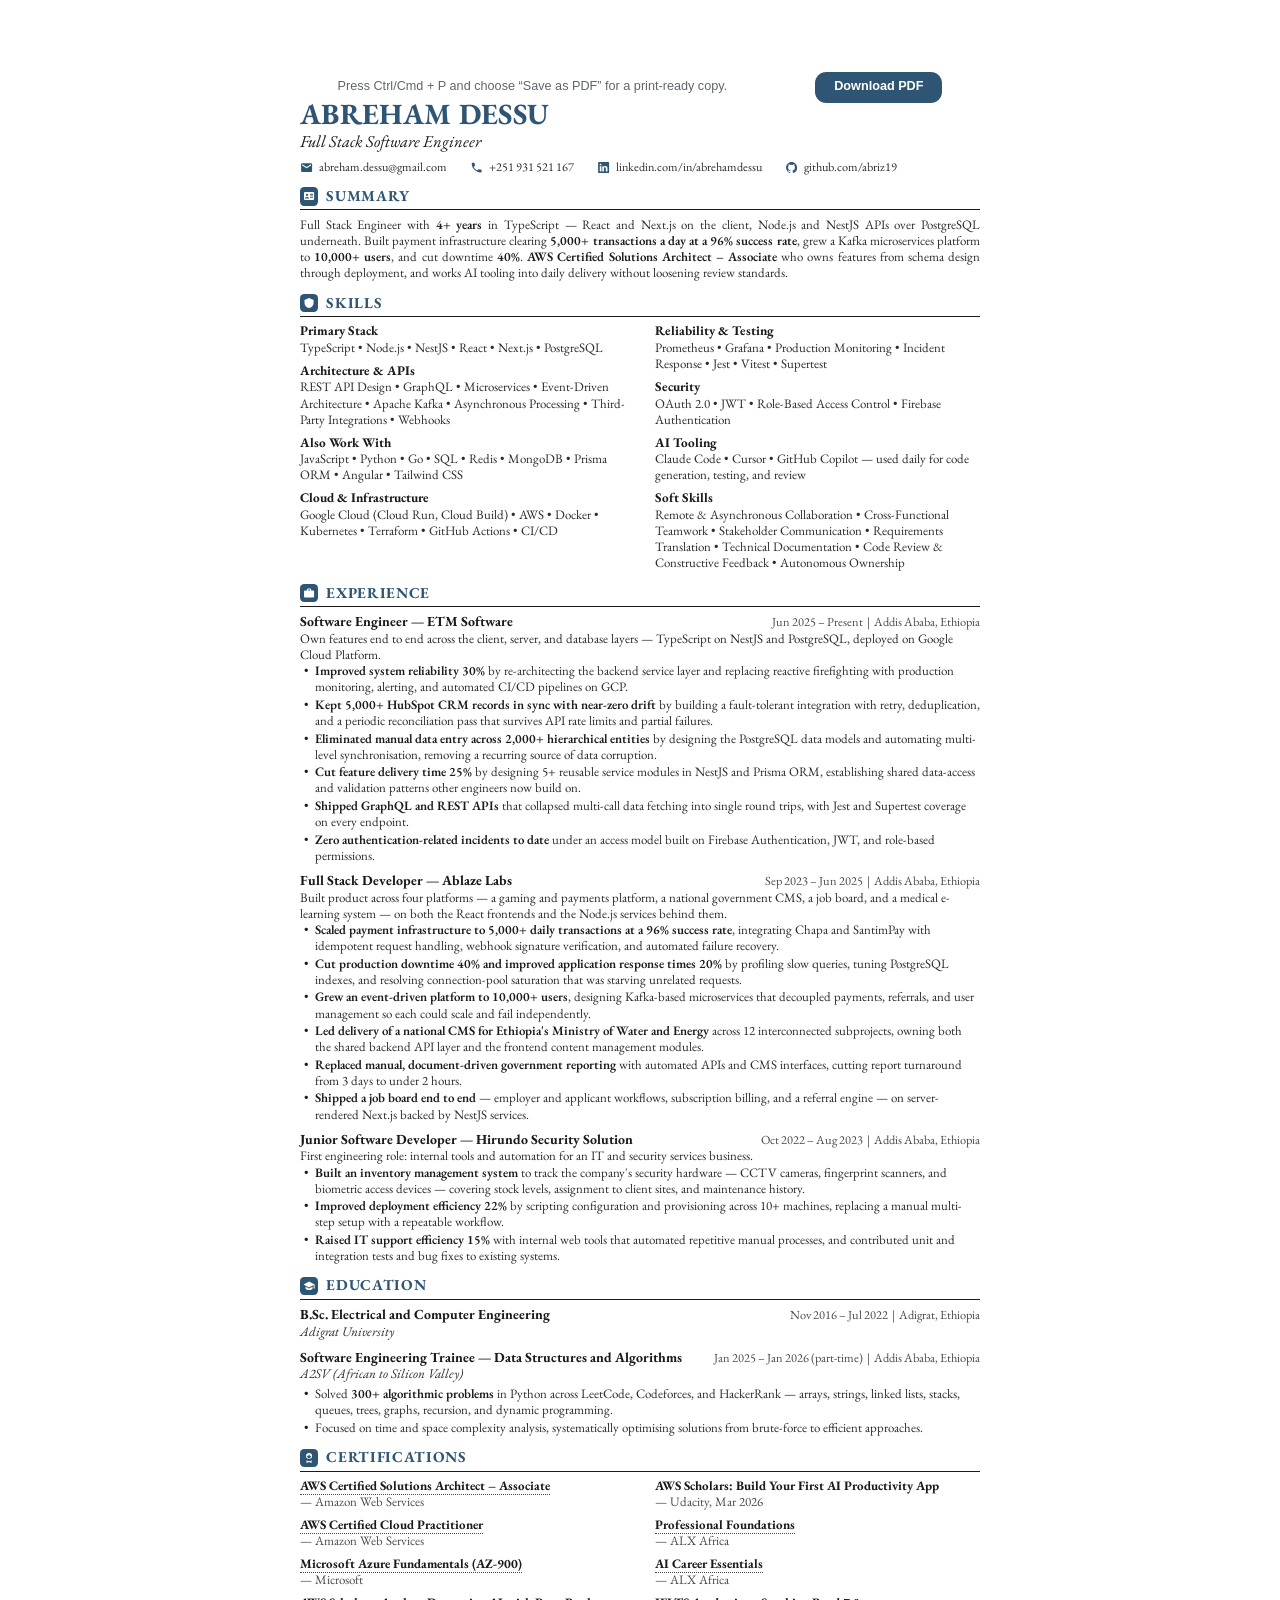
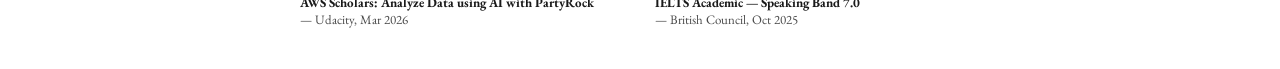
==== commit 15146a89: "feat: Update CV and resume with new certifications and skills;" ====
--- a/resume.html
+++ b/resume.html
@@ -169,6 +169,8 @@
   .group__items { color: var(--ink-soft); }
 
   .cert__name { font-weight: 700; color: var(--ink); }
+  .cert__name a { color: var(--ink); text-decoration: none;
+                  border-bottom: 0.4pt dotted var(--ink-mute); }
   .cert__issuer { color: var(--ink-mute); }
 
   .block { break-inside: avoid; page-break-inside: avoid; }
@@ -238,62 +240,46 @@
   Summary
 </h2>
 <p class="summary">
-  Full Stack Software Engineer with <strong>4+ years of experience</strong> shipping complete products — from
-  PostgreSQL schema and event-driven microservices through to the React and Next.js interfaces users touch.
-  Scaled a Kafka-based microservices platform to <strong>10,000+ users</strong>, engineered payment infrastructure
-  processing <strong>5,000+ daily transactions at a 96% success rate</strong>, and improved system reliability
-  <strong>30%</strong> while reducing downtime <strong>40%</strong>. Fluent across Node.js, NestJS, TypeScript,
-  React, Next.js, and Angular, with production deployment experience on Google Cloud Platform and AWS.
-  <strong>AWS Certified Solutions Architect – Associate.</strong> Works fluently with AI-assisted development
-  tooling (Claude Code, Cursor, GitHub Copilot, Codex) to accelerate delivery without sacrificing code quality
-  or review discipline.
+Full Stack Engineer with <strong>4+ years</strong> in TypeScript — React and Next.js on the client, Node.js and NestJS APIs over PostgreSQL underneath. Built payment infrastructure clearing <strong>5,000+ transactions a day at a 96% success rate</strong>, grew a Kafka microservices platform to <strong>10,000+ users</strong>, and cut downtime <strong>40%</strong>. <strong>AWS Certified Solutions Architect – Associate</strong> who owns features from schema design through deployment, and works AI tooling into daily delivery without loosening review standards.
 </p>
 
 <h2>
-  <span class="badge"><svg viewBox="0 0 24 24"><path d="M12 2 3 6v6c0 5 3.8 9.4 9 10 5.2-.6 9-5 9-10V6l-9-4zm-1 14-4-4 1.4-1.4L11 13.2l5.6-5.6L18 9l-7 7z"/></svg></span>
+  <span class="badge"><svg viewBox="0 0 24 24"><path d="M12 2 3 6v6c0 5 3.8 9.4 9 10 5.2-.6 9-5 9-10V6l-9-4zM5 13.2V17c0 1.7 3.1 3 7 3s7-1.3 7-3v-3.8l-7 3.8-7-3.8z"/></svg></span>
   Skills
 </h2>
 
 <div class="two-col">
   <div class="block">
-    <p class="group__label">Programming Languages</p>
-    <p class="group__items">JavaScript • TypeScript • Python • Go • SQL • Bash</p>
-  </div>
-  <div class="block">
-    <p class="group__label">Frontend Technologies</p>
-    <p class="group__items">React • Next.js • Angular • Tailwind CSS • HTML5 • CSS3 • Responsive Design • Component-Based Architecture • Component Stories (Storybook) • SPA • Server-Side Rendering</p>
-  </div>
-  <div class="block">
-    <p class="group__label">Backend Technologies</p>
-    <p class="group__items">Node.js • NestJS • Express.js • Django • Flask • REST APIs • GraphQL • Microservices • Distributed Systems • Event-Driven Architecture • Apache Kafka • Webhooks • Third-Party API Integration • Fault Tolerance</p>
-  </div>
-  <div class="block">
-    <p class="group__label">Databases</p>
-    <p class="group__items">PostgreSQL • Redis • MySQL • MongoDB • DynamoDB • Prisma ORM • Meilisearch • Database Design • Query Optimization • Schema Migrations</p>
-  </div>
-  <div class="block">
-    <p class="group__label">Cloud Platforms</p>
-    <p class="group__items">GCP (Cloud Run, Cloud Build) • AWS • Microsoft Azure (AKS) • Cloud Architecture • Scalability</p>
-  </div>
-  <div class="block">
-    <p class="group__label">DevOps and Infrastructure</p>
-    <p class="group__items">Docker • Kubernetes • Terraform • GitHub Actions • Azure DevOps • CI/CD • Prometheus • Grafana • Production Monitoring • Incident Response</p>
-  </div>
-  <div class="block">
-    <p class="group__label">Testing and Quality</p>
-    <p class="group__items">Jest • Vitest • Supertest • Storybook • Cypress • Playwright • Unit &amp; Integration Testing • API Testing • E2E Testing • TDD • Code Review • Debugging</p>
-  </div>
-  <div class="block">
-    <p class="group__label">Security and Authentication</p>
-    <p class="group__items">Firebase Auth • OAuth 2.0 • JWT • Role-Based Access Control (RBAC)</p>
-  </div>
-  <div class="block">
-    <p class="group__label">AI-Assisted Development</p>
-    <p class="group__items">Claude Code • Cursor • GitHub Copilot • Codex • Prompt Engineering • Amazon PartyRock</p>
-  </div>
-  <div class="block">
-    <p class="group__label">Tools and Practices</p>
-    <p class="group__items">Git • GitHub • Postman • Jira • Agile / Scrum • SDLC • System Design • Data Structures &amp; Algorithms</p>
+    <p class="group__label">Primary Stack</p>
+    <p class="group__items">TypeScript • Node.js • NestJS • React • Next.js • PostgreSQL</p>
+  </div>
+  <div class="block">
+    <p class="group__label">Architecture &amp; APIs</p>
+    <p class="group__items">REST API Design • GraphQL • Microservices • Event-Driven Architecture • Apache Kafka • Asynchronous Processing • Third-Party Integrations • Webhooks</p>
+  </div>
+  <div class="block">
+    <p class="group__label">Also Work With</p>
+    <p class="group__items">JavaScript • Python • Go • SQL • Redis • MongoDB • Prisma ORM • Angular • Tailwind CSS</p>
+  </div>
+  <div class="block">
+    <p class="group__label">Cloud &amp; Infrastructure</p>
+    <p class="group__items">Google Cloud (Cloud Run, Cloud Build) • AWS • Docker • Kubernetes • Terraform • GitHub Actions • CI/CD</p>
+  </div>
+  <div class="block">
+    <p class="group__label">Reliability &amp; Testing</p>
+    <p class="group__items">Prometheus • Grafana • Production Monitoring • Incident Response • Jest • Vitest • Supertest</p>
+  </div>
+  <div class="block">
+    <p class="group__label">Security</p>
+    <p class="group__items">OAuth 2.0 • JWT • Role-Based Access Control • Firebase Authentication</p>
+  </div>
+  <div class="block">
+    <p class="group__label">AI Tooling</p>
+    <p class="group__items">Claude Code • Cursor • GitHub Copilot — used daily for code generation, testing, and review</p>
+  </div>
+  <div class="block">
+    <p class="group__label">Soft Skills</p>
+    <p class="group__items">Remote &amp; Asynchronous Collaboration • Cross-Functional Teamwork • Stakeholder Communication • Requirements Translation • Technical Documentation • Code Review &amp; Constructive Feedback • Autonomous Ownership</p>
   </div>
 </div>
 
@@ -304,93 +290,46 @@
 
 <div class="entry">
   <div class="entry__head">
-    <span class="entry__title">Full Stack Engineer</span>
+    <span class="entry__title">Software Engineer — ETM Software</span>
     <span class="entry__meta">Jun 2025 – Present &nbsp;|&nbsp; Addis Ababa, Ethiopia</span>
   </div>
-  <p class="entry__org">ETM Software</p>
+  <p class="entry__context">Own features end to end across the client, server, and database layers — TypeScript on NestJS and PostgreSQL, deployed on Google Cloud Platform.</p>
   <ul>
-    <li>Improved system reliability <strong>30%</strong> by re-architecting the backend service layer and implementing production monitoring, alerting, and automated CI/CD deployment pipelines on Google Cloud Platform.</li>
-    <li>Engineered a fault-tolerant integration keeping <strong>5,000+ HubSpot company and contact records</strong> synchronized with near-zero data drift, using retry logic, deduplication, and reconciliation to survive partial API failures and rate limiting.</li>
-    <li>Eliminated manual data entry across <strong>2,000+ hierarchical entities</strong> by automating multi-level synchronization workflows, removing a recurring source of data corruption in business-critical records.</li>
-    <li>Reduced feature delivery time <strong>25%</strong> by designing <strong>5+ reusable service modules</strong> in NestJS and Prisma ORM, establishing shared data-access and validation patterns across the codebase.</li>
-    <li>Secured business-critical operations with <strong>zero authentication-related incidents to date</strong>, implementing Firebase Authentication with JWT access control and role-based permissions.</li>
-    <li>Designed and deployed GraphQL and RESTful APIs on NestJS and PostgreSQL, collapsing multi-call data fetching into single round trips and enabling client-side workflow automation for internal teams.</li>
+    <li><strong>Improved system reliability 30%</strong> by re-architecting the backend service layer and replacing reactive firefighting with production monitoring, alerting, and automated CI/CD pipelines on GCP.</li>
+    <li><strong>Kept 5,000+ HubSpot CRM records in sync with near-zero drift</strong> by building a fault-tolerant integration with retry, deduplication, and a periodic reconciliation pass that survives API rate limits and partial failures.</li>
+    <li><strong>Eliminated manual data entry across 2,000+ hierarchical entities</strong> by designing the PostgreSQL data models and automating multi-level synchronisation, removing a recurring source of data corruption.</li>
+    <li><strong>Cut feature delivery time 25%</strong> by designing 5+ reusable service modules in NestJS and Prisma ORM, establishing shared data-access and validation patterns other engineers now build on.</li>
+    <li><strong>Shipped GraphQL and REST APIs</strong> that collapsed multi-call data fetching into single round trips, with Jest and Supertest coverage on every endpoint.</li>
+    <li><strong>Zero authentication-related incidents to date</strong> under an access model built on Firebase Authentication, JWT, and role-based permissions.</li>
   </ul>
 </div>
 
 <div class="entry">
   <div class="entry__head">
-    <span class="entry__title">Full Stack Developer</span>
+    <span class="entry__title">Full Stack Developer — Ablaze Labs</span>
     <span class="entry__meta">Sep 2023 – Jun 2025 &nbsp;|&nbsp; Addis Ababa, Ethiopia</span>
   </div>
-  <p class="entry__org">Ablaze Labs</p>
+  <p class="entry__context">Built product across four platforms — a gaming and payments platform, a national government CMS, a job board, and a medical e-learning system — on both the React frontends and the Node.js services behind them.</p>
   <ul>
-    <li>Scaled payment infrastructure to <strong>5,000+ daily transactions at a 96% success rate</strong> by integrating Chapa and SantimPay gateways with idempotent request handling, webhook signature verification, and automated failure recovery.</li>
-    <li>Reduced production downtime <strong>40%</strong> and improved performance <strong>20%</strong> through query profiling, PostgreSQL index tuning, and disciplined production incident triage and root-cause analysis.</li>
-    <li>Scaled an event-driven microservices gaming platform to <strong>10,000+ users</strong>, building both the NestJS/Kafka backend services and the React interfaces for user management, game management, referrals, and payments.</li>
-    <li>Led end-to-end delivery of a national content management system for Ethiopia's <strong>Ministry of Water and Energy</strong>, architecting backend APIs and building the frontend content management modules across <strong>12 interconnected subprojects</strong>.</li>
-    <li>Replaced manual, document-driven government reporting with automated APIs and CMS interfaces, reducing report turnaround from <strong>3 days to under 2 hours</strong> across multiple ministry projects.</li>
-    <li>Increased user acquisition <strong>35%</strong> on a job board platform by shipping full stack employer and applicant workflows, subscription billing, and a referral-based growth engine.</li>
-    <li>Delivered Problem-Based Learning functionality for a medical e-learning platform, building the collaborative case-session interface and supporting services used by <strong>500+ students and instructors</strong>.</li>
+    <li><strong>Scaled payment infrastructure to 5,000+ daily transactions at a 96% success rate</strong>, integrating Chapa and SantimPay with idempotent request handling, webhook signature verification, and automated failure recovery.</li>
+    <li><strong>Cut production downtime 40% and improved application response times 20%</strong> by profiling slow queries, tuning PostgreSQL indexes, and resolving connection-pool saturation that was starving unrelated requests.</li>
+    <li><strong>Grew an event-driven platform to 10,000+ users</strong>, designing Kafka-based microservices that decoupled payments, referrals, and user management so each could scale and fail independently.</li>
+    <li><strong>Led delivery of a national CMS for Ethiopia's Ministry of Water and Energy</strong> across 12 interconnected subprojects, owning both the shared backend API layer and the frontend content management modules.</li>
+    <li><strong>Replaced manual, document-driven government reporting</strong> with automated APIs and CMS interfaces, cutting report turnaround from 3 days to under 2 hours.</li>
+    <li><strong>Shipped a job board end to end</strong> — employer and applicant workflows, subscription billing, and a referral engine — on server-rendered Next.js backed by NestJS services.</li>
   </ul>
 </div>
 
 <div class="entry">
   <div class="entry__head">
-    <span class="entry__title">Junior Software Developer</span>
+    <span class="entry__title">Junior Software Developer — Hirundo Security Solution</span>
     <span class="entry__meta">Oct 2022 – Aug 2023 &nbsp;|&nbsp; Addis Ababa, Ethiopia</span>
   </div>
-  <p class="entry__org">Hirundo Security Solution</p>
+  <p class="entry__context">First engineering role: internal tools and automation for an IT and security services business.</p>
   <ul>
-    <li>Improved deployment efficiency <strong>22%</strong> by automating server configuration and provisioning across <strong>10+ machines</strong> with repeatable, scripted Bash workflows.</li>
-    <li>Increased IT support efficiency <strong>15%</strong> by developing internal backend systems and administrative web applications that automated the team's highest-volume manual processes.</li>
-    <li>Consolidated fragmented operational workflows into a unified web-based toolset, measurably reducing manual workload for business teams.</li>
-    <li>Strengthened stability of business-critical systems through unit and integration testing, debugging, and resolution of production defects before user impact.</li>
-  </ul>
-</div>
-
-<h2>
-  <span class="badge"><svg viewBox="0 0 24 24"><path d="M10 4H4a2 2 0 0 0-2 2v12a2 2 0 0 0 2 2h16a2 2 0 0 0 2-2V8a2 2 0 0 0-2-2h-8l-2-2z"/></svg></span>
-  Projects
-</h2>
-
-<div class="entry block">
-  <div class="entry__head">
-    <span class="entry__title">Microservices Gaming Platform</span>
-    <span class="entry__meta">NestJS · Kafka · PostgreSQL · React</span>
-  </div>
-  <ul>
-    <li>Event-driven backend serving <strong>10,000+ users</strong> across independently scalable services for user management, game management, referrals, and payments, paired with a React frontend for player onboarding, game browsing, and wallet management.</li>
-  </ul>
-</div>
-
-<div class="entry block">
-  <div class="entry__head">
-    <span class="entry__title">Water &amp; Energy CMS — Ministry of Water and Energy</span>
-    <span class="entry__meta">NestJS · PostgreSQL · React · Docker</span>
-  </div>
-  <ul>
-    <li>Nationwide platform spanning <strong>12 interconnected subprojects</strong>; designed the shared backend API layer and built the content management interfaces that standardized reporting for government stakeholders.</li>
-  </ul>
-</div>
-
-<div class="entry block">
-  <div class="entry__head">
-    <span class="entry__title">HubSpot Enterprise Integration Service</span>
-    <span class="entry__meta">NestJS · Prisma ORM · PostgreSQL · GCP</span>
-  </div>
-  <ul>
-    <li>Bidirectional synchronization keeping <strong>5,000+ CRM records</strong> and <strong>2,000+ hierarchical entities</strong> consistent between HubSpot and internal PostgreSQL systems under real-world API rate limits and partial failures.</li>
-  </ul>
-</div>
-
-<div class="entry block">
-  <div class="entry__head">
-    <span class="entry__title">Job Board &amp; Talent Marketplace</span>
-    <span class="entry__meta">Next.js · NestJS · Meilisearch</span>
-  </div>
-  <ul>
-    <li>End-to-end employer and applicant experiences — job posting, application tracking, subscription billing, and referral-driven acquisition — with responsive server-rendered Next.js interfaces and sub-second faceted search.</li>
+    <li><strong>Built an inventory management system</strong> to track the company's security hardware — CCTV cameras, fingerprint scanners, and biometric access devices — covering stock levels, assignment to client sites, and maintenance history.</li>
+    <li><strong>Improved deployment efficiency 22%</strong> by scripting configuration and provisioning across 10+ machines, replacing a manual multi-step setup with a repeatable workflow.</li>
+    <li><strong>Raised IT support efficiency 15%</strong> with internal web tools that automated repetitive manual processes, and contributed unit and integration tests and bug fixes to existing systems.</li>
   </ul>
 </div>
 
@@ -401,18 +340,22 @@
 
 <div class="entry block">
   <div class="entry__head">
-    <span class="entry__title">A2SV (African to Silicon Valley)</span>
-    <span class="entry__meta">Jan 2025 – Jan 2026 &nbsp;|&nbsp; Addis Ababa, Ethiopia</span>
-  </div>
-  <p class="entry__org">Software Engineering Trainee — Data Structures and Algorithms</p>
+    <span class="entry__title">B.Sc. Electrical and Computer Engineering</span>
+    <span class="entry__meta">Nov 2016 – Jul 2022 &nbsp;|&nbsp; Adigrat, Ethiopia</span>
+  </div>
+  <p class="entry__org">Adigrat University</p>
 </div>
 
 <div class="entry block">
   <div class="entry__head">
-    <span class="entry__title">Adigrat University</span>
-    <span class="entry__meta">Nov 2016 – Jul 2022 &nbsp;|&nbsp; Adigrat City, Ethiopia</span>
-  </div>
-  <p class="entry__org">Bachelor of Science in Electrical and Computer Engineering</p>
+    <span class="entry__title">Software Engineering Trainee — Data Structures and Algorithms</span>
+    <span class="entry__meta">Jan 2025 – Jan 2026 (part-time) &nbsp;|&nbsp; Addis Ababa, Ethiopia</span>
+  </div>
+  <p class="entry__org">A2SV (African to Silicon Valley)</p>
+  <ul>
+    <li>Solved <strong>300+ algorithmic problems</strong> in Python across LeetCode, Codeforces, and HackerRank — arrays, strings, linked lists, stacks, queues, trees, graphs, recursion, and dynamic programming.</li>
+    <li>Focused on time and space complexity analysis, systematically optimising solutions from brute-force to efficient approaches.</li>
+  </ul>
 </div>
 
 <h2>
@@ -422,15 +365,15 @@
 
 <div class="two-col">
   <div class="block">
-    <p class="cert__name">AWS Certified Solutions Architect – Associate</p>
+    <p class="cert__name"><a href="https://www.credly.com/badges/e5c18eeb-5394-4233-a857-ec59fa3166f9">AWS Certified Solutions Architect – Associate</a></p>
     <p class="cert__issuer">— Amazon Web Services</p>
   </div>
   <div class="block">
-    <p class="cert__name">AWS Certified Cloud Practitioner</p>
+    <p class="cert__name"><a href="https://www.credly.com/badges/68d76d17-fe19-47bc-a84b-18017922714b/linked_in_profile">AWS Certified Cloud Practitioner</a></p>
     <p class="cert__issuer">— Amazon Web Services</p>
   </div>
   <div class="block">
-    <p class="cert__name">Microsoft Azure Fundamentals (AZ-900)</p>
+    <p class="cert__name"><a href="https://learn.microsoft.com/api/credentials/share/en-us/AbrehamDessu-0100/E12428BF7041222F?sharingId=24F0EF26DAF4B3A2">Microsoft Azure Fundamentals (AZ-900)</a></p>
     <p class="cert__issuer">— Microsoft</p>
   </div>
   <div class="block">
@@ -442,15 +385,15 @@
     <p class="cert__issuer">— Udacity, Mar 2026</p>
   </div>
   <div class="block">
-    <p class="cert__name">Professional Foundations</p>
+    <p class="cert__name"><a href="https://savanna.alxafrica.com/certificates/Ep78MSrxNs">Professional Foundations</a></p>
     <p class="cert__issuer">— ALX Africa</p>
   </div>
   <div class="block">
-    <p class="cert__name">AI Career Essentials</p>
+    <p class="cert__name"><a href="https://savanna.alxafrica.com/certificates/6Ey9rs7H5m">AI Career Essentials</a></p>
     <p class="cert__issuer">— ALX Africa</p>
   </div>
   <div class="block">
-    <p class="cert__name">IELTS Academic — Band 6.5 (CEFR B2)</p>
+    <p class="cert__name">IELTS Academic — Speaking Band 7.0</p>
     <p class="cert__issuer">— British Council, Oct 2025</p>
   </div>
 </div>
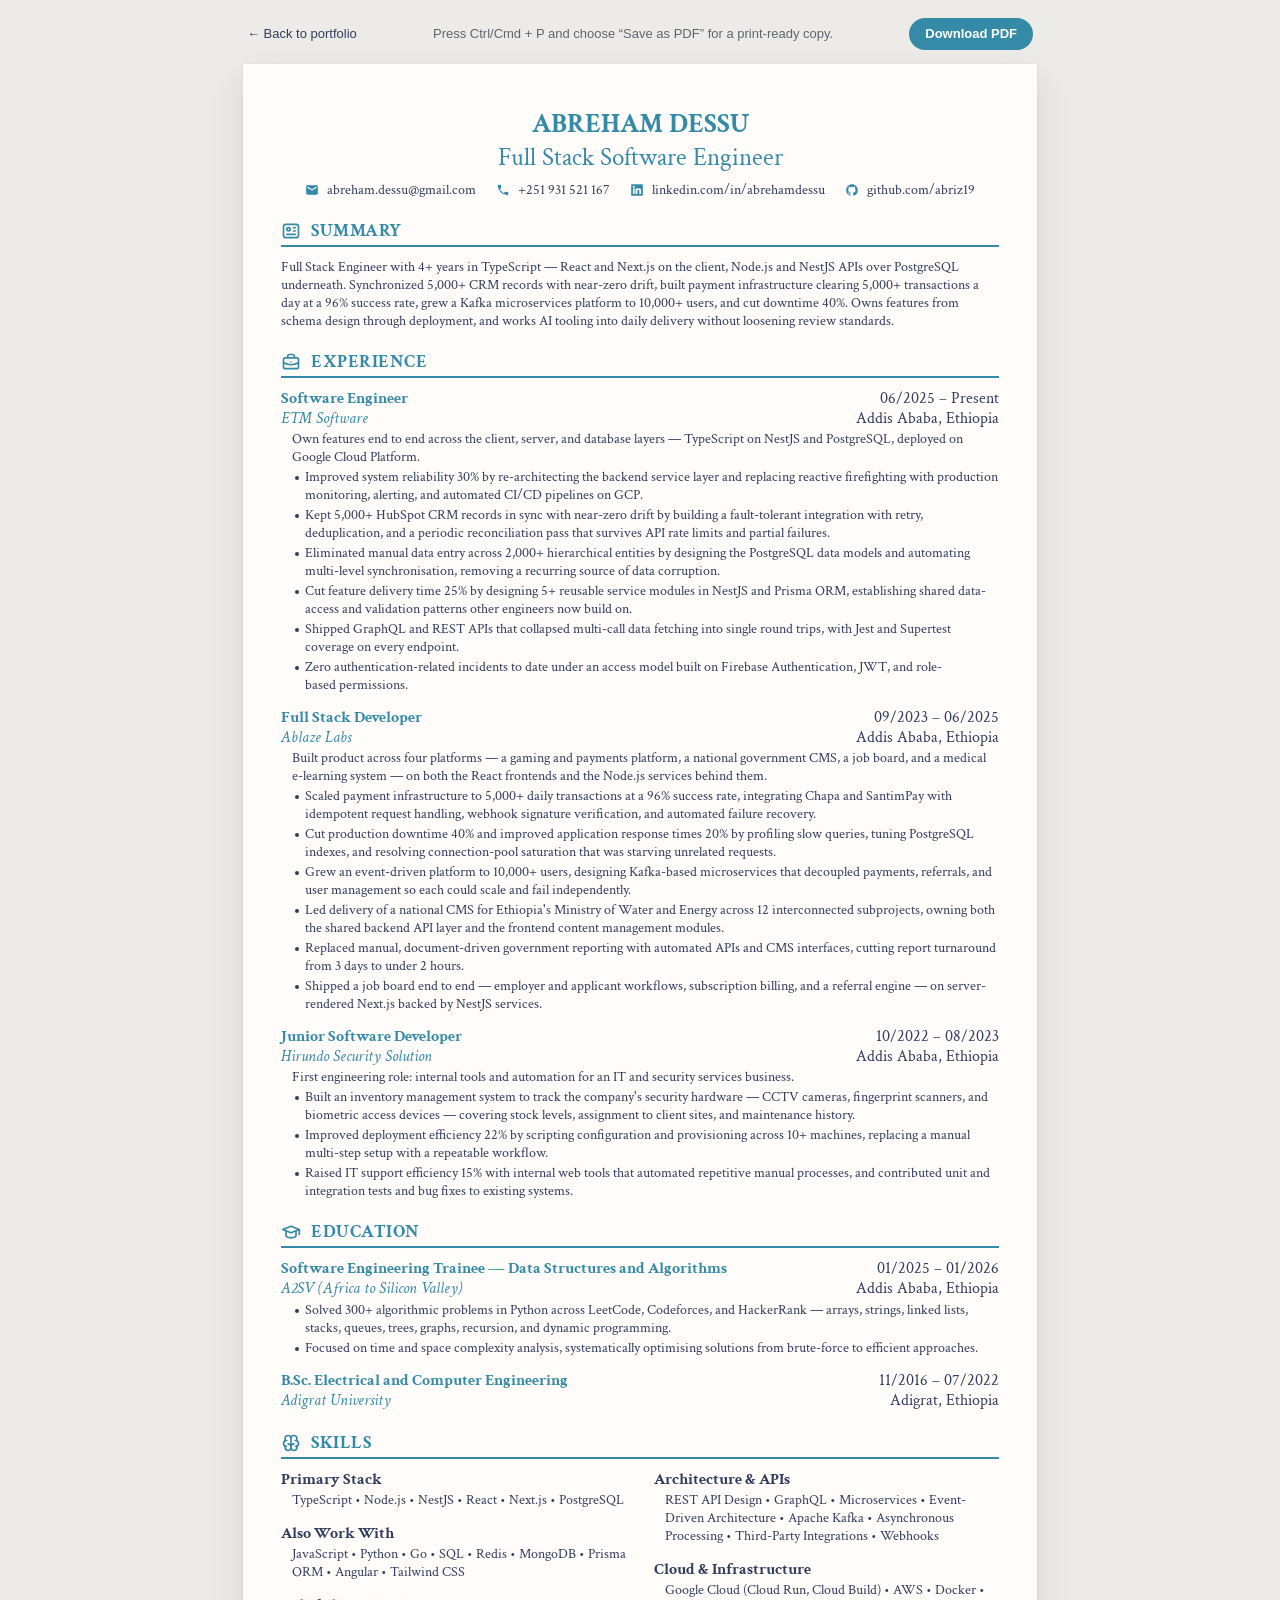
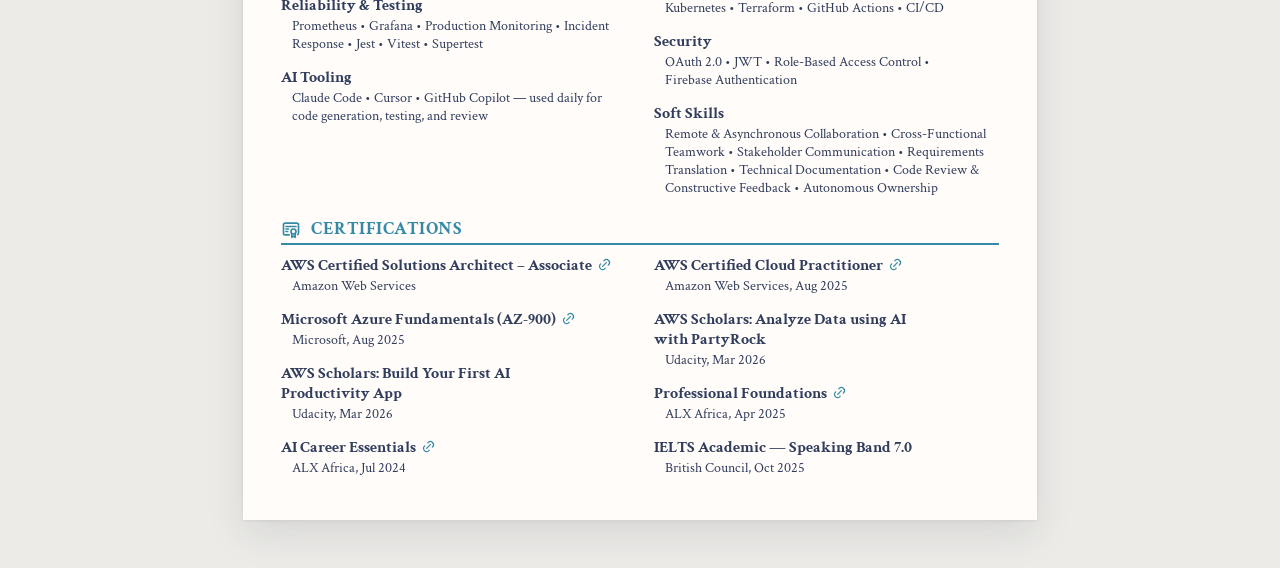
==== commit aea498b2: "feat: update my cv" ====
--- a/resume.html
+++ b/resume.html
@@ -9,394 +9,497 @@
 <link rel="icon" href="data:image/svg+xml,%3Csvg xmlns='http://www.w3.org/2000/svg' viewBox='0 0 64 64'%3E%3Crect width='64' height='64' rx='14' fill='%230f766e'/%3E%3Ctext x='32' y='44' font-family='Inter,Helvetica,Arial,sans-serif' font-size='32' font-weight='700' fill='%23ffffff' text-anchor='middle'%3EAD%3C/text%3E%3C/svg%3E">
 <link rel="preconnect" href="https://fonts.googleapis.com">
 <link rel="preconnect" href="https://fonts.gstatic.com" crossorigin>
-<link href="https://fonts.googleapis.com/css2?family=EB+Garamond:ital,wght@0,400;0,500;0,600;0,700;1,400;1,500&display=swap" rel="stylesheet">
+<link href="https://fonts.googleapis.com/css2?family=Crimson+Text:ital,wght@0,400;0,600;0,700;1,400&display=swap" rel="stylesheet">
 <style>
-  /* ---------- Print-optimised CV sheet ----------
-     Source of truth: resume.md
-     Regenerate the PDF with:
+  /* ---------- Browser + print version of the CV ----------
+     Mirrors Abreham_Dessu_CV.pdf (exported from FlowCV): same content,
+     fonts, colours and layout. Content source of truth: resume.md.
+     To regenerate the PDF from this page instead:
      google-chrome --headless --disable-gpu --no-pdf-header-footer \
        --print-to-pdf=Abreham_Dessu_CV.pdf resume.html
-  ------------------------------------------------ */
-
-  @page { size: A4; margin: 9mm 12mm; }
+  -------------------------------------------------------- */
+
+  /* Sizes are in CSS px to match the PDF, which is laid out on a 794 × 1123 px A4 page */
+  @page { size: A4; margin: 43px 38px; background: #fffcf9; }
 
   *, *::before, *::after { box-sizing: border-box; margin: 0; padding: 0; }
 
   :root {
-    --navy:      #2f5574;
-    --ink:       #1a1a1a;
-    --ink-soft:  #2b2b2b;
-    --ink-mute:  #4a4a4a;
-    --rule:      #1a1a1a;
+    --ink:      #313d5d;
+    --accent:   #348aa7;
+    --paper:    #fffcf9;
+    --backdrop: #ecebe8;
+  }
+
+  html {
+    background: var(--backdrop);
+    -webkit-print-color-adjust: exact;
+            print-color-adjust: exact;
   }
 
   body {
-    font-family: "EB Garamond", Garamond, Georgia, "Times New Roman", serif;
-    font-size: 9.7pt;
-    line-height: 1.25;
-    color: var(--ink-soft);
-    background: #fff;
-    max-width: 200mm;
-    margin: 0 auto;
-    padding: 10mm;
+    font-family: "Crimson Text", Georgia, "Times New Roman", serif;
+    font-size: 14px;
+    line-height: 18px;
+    color: var(--ink);
+    -webkit-font-smoothing: antialiased;
+  }
+
+  a { color: inherit; text-decoration: none; }
+  a:hover { text-decoration: underline; text-underline-offset: 2px; }
+  a:focus-visible { outline: 2px solid var(--accent); outline-offset: 2px; border-radius: 2px; }
+
+  ul { list-style: none; }
+  p, li { text-wrap: pretty; }
+
+  .sheet {
+    width: 100%;
+    max-width: 794px;
+    margin: 0 auto 48px;
+    padding: 43px 38px;
+    background: var(--paper);
+    box-shadow: 0 1px 3px rgba(30, 35, 45, 0.08), 0 14px 36px rgba(30, 35, 45, 0.10);
   }
 
   /* ---------- Header ---------- */
+  .header { text-align: center; }
+
   .name {
-    font-size: 22pt;
+    font-size: 26.66px;
+    line-height: 34px;
     font-weight: 700;
     text-transform: uppercase;
-    letter-spacing: 0.012em;
-    color: var(--navy);
-    line-height: 1.05;
+    color: var(--accent);
   }
 
   .title {
-    font-size: 12.5pt;
-    font-style: italic;
-    color: var(--ink);
-    margin-top: 0.4mm;
+    font-size: 24.66px;
+    line-height: 34px;
+    color: var(--accent);
   }
 
   .contact {
     display: flex;
     flex-wrap: wrap;
-    gap: 1.5mm 6mm;
-    margin-top: 2mm;
-    font-size: 9.2pt;
-    color: var(--ink-soft);
-  }
-
-  .contact span { display: inline-flex; align-items: center; gap: 1.6mm; }
-  .contact a { color: var(--ink-soft); text-decoration: none; }
-  .contact svg { width: 3.5mm; height: 3.5mm; fill: var(--navy); flex-shrink: 0; }
-
-  /* ---------- Section headings ---------- */
-  h2 {
+    justify-content: center;
+    gap: 4px 20px;
+    margin-top: 6px;
+  }
+
+  .contact a {
+    display: inline-flex;
+    align-items: center;
+    gap: 8px;
+  }
+
+  .contact svg { width: 14px; height: 14px; fill: var(--accent); flex-shrink: 0; }
+
+  /* ---------- Sections ---------- */
+  .section { margin-top: 20px; }
+
+  .section__head {
     display: flex;
     align-items: center;
-    gap: 2.2mm;
-    font-size: 11.4pt;
+    gap: 10px;
+    padding-bottom: 2px;
+    margin-bottom: 11px;
+    border-bottom: 2px solid var(--accent);
+    color: var(--accent);
+    break-after: avoid;
+    page-break-after: avoid;
+  }
+
+  .section__head svg {
+    width: 20px;
+    height: 20px;
+    fill: none;
+    stroke: currentColor;
+    stroke-width: 2;
+    stroke-linecap: round;
+    stroke-linejoin: round;
+    flex-shrink: 0;
+  }
+
+  .section__head h2 {
+    font-size: 18px;
+    line-height: 24px;
     font-weight: 700;
     text-transform: uppercase;
-    letter-spacing: 0.045em;
-    color: var(--navy);
-    border-bottom: 1.4pt solid var(--rule);
-    padding-bottom: 0.9mm;
-    margin: 3.2mm 0 1.7mm;
+    letter-spacing: 0.03em;
+  }
+
+  /* ---------- Entries (experience, education) ---------- */
+  .entry + .entry { margin-top: 14px; }
+
+  .entry__row {
+    display: flex;
+    flex-wrap: wrap;
+    justify-content: space-between;
+    align-items: baseline;
+    column-gap: 16px;
+    font-size: 16px;
+    line-height: 20px;
     break-after: avoid;
     page-break-after: avoid;
   }
 
-  h2 .badge {
-    display: inline-flex;
+  .entry__title { font-size: 16px; font-weight: 700; color: var(--accent); }
+  .entry__org   { font-style: italic; color: var(--accent); }
+  .entry__date,
+  .entry__loc   { white-space: nowrap; }
+
+  .entry__context { margin: 1px 0 0 11px; }
+
+  .points { padding-left: 24px; }
+
+  .points li {
+    position: relative;
+    margin-top: 2px;
+    break-inside: avoid;
+    page-break-inside: avoid;
+  }
+
+  .points li::before {
+    content: "";
+    position: absolute;
+    left: -10.5px;
+    top: 7.5px;
+    width: 4px;
+    height: 4px;
+    border-radius: 50%;
+    background: var(--ink);
+  }
+
+  /* ---------- Two independent columns (skills, certifications) ---------- */
+  .cols {
+    display: grid;
+    grid-template-columns: 1fr 1fr;
+    gap: 15px 28px;
+    align-items: start;
+  }
+
+  .group {
+    break-inside: avoid;
+    page-break-inside: avoid;
+  }
+
+  .group + .group { margin-top: 15px; }
+
+  .group__label {
+    font-size: 16px;
+    line-height: 20px;
+    font-weight: 700;
+  }
+
+  .group__label a {
+    display: inline;
+  }
+
+  .group__label .link-icon {
+    display: inline-block;
+    width: 15px;
+    height: 15px;
+    margin-left: 5px;
+    vertical-align: -2px;
+    fill: none;
+    stroke: var(--accent);
+    stroke-width: 2;
+    stroke-linecap: round;
+    stroke-linejoin: round;
+  }
+
+  .group__items { margin: 1px 0 0 11px; }
+
+  /* ---------- Screen-only toolbar ---------- */
+  .toolbar {
+    max-width: 794px;
+    margin: 0 auto;
+    padding: 18px 4px 14px;
+    display: flex;
+    flex-wrap: wrap;
     align-items: center;
-    justify-content: center;
-    width: 4.8mm;
-    height: 4.8mm;
-    border-radius: 1.1mm;
-    background: var(--navy);
-    flex-shrink: 0;
-  }
-
-  h2 .badge svg { width: 3.2mm; height: 3.2mm; fill: #fff; }
-
-  /* ---------- Entries ---------- */
-  .entry { margin-bottom: 2.2mm; }
-
-  .entry__head {
-    display: flex;
     justify-content: space-between;
-    align-items: baseline;
-    gap: 6mm;
-    break-after: avoid;
-    page-break-after: avoid;
-  }
-
-  .entry__title { font-size: 10.4pt; font-weight: 700; color: var(--ink); }
-
-  .entry__meta {
-    font-size: 9.3pt;
-    color: var(--ink-mute);
-    white-space: nowrap;
-  }
-
-  .entry__org {
-    font-size: 9.9pt;
-    font-style: italic;
-    color: var(--ink-soft);
-    margin-bottom: 1mm;
-    break-after: avoid;
-    page-break-after: avoid;
-  }
-
-  ul { list-style: none; }
-
-  .entry li {
-    position: relative;
-    padding-left: 4mm;
-    margin-bottom: 0.35mm;
-  }
-
-  .entry li::before {
-    content: "•";
-    position: absolute;
-    left: 1mm;
-    color: var(--ink);
-  }
-
-  strong { font-weight: 600; color: var(--ink); }
-
-  p.summary { text-align: justify; }
-
-  /* ---------- Two-column blocks ---------- */
-  /* Multi-column flow rather than a grid: cells pack tight against the one
-     above instead of aligning to a shared row height, so no ragged gaps. */
-  .two-col {
-    column-count: 2;
-    column-gap: 8mm;
-  }
-
-  .two-col > .block { margin-bottom: 1.8mm; }
-  .two-col > .block:last-child { margin-bottom: 0; }
-
-  .group__label {
-    font-weight: 700;
-    color: var(--ink);
-    font-size: 9.9pt;
-  }
-
-  .group__items { color: var(--ink-soft); }
-
-  .cert__name { font-weight: 700; color: var(--ink); }
-  .cert__name a { color: var(--ink); text-decoration: none;
-                  border-bottom: 0.4pt dotted var(--ink-mute); }
-  .cert__issuer { color: var(--ink-mute); }
-
-  .block { break-inside: avoid; page-break-inside: avoid; }
-
-  /* ---------- Screen-only affordance ---------- */
-  .screen-only {
-    max-width: 200mm;
-    margin: 6mm auto -4mm;
-    padding: 3mm 10mm;
+    gap: 10px 16px;
     font-family: -apple-system, BlinkMacSystemFont, "Segoe UI", Roboto, Arial, sans-serif;
-    font-size: 9.5pt;
-    color: #5f676d;
-    display: flex;
-    justify-content: space-between;
-    align-items: center;
-    gap: 4mm;
-    flex-wrap: wrap;
-  }
-
-  .screen-only a {
+    font-size: 13px;
+    line-height: 1.4;
+    color: #5f6570;
+  }
+
+  .toolbar__back { color: var(--ink); font-weight: 500; }
+
+  .toolbar__download {
     color: #fff;
-    background: var(--navy);
-    text-decoration: none;
-    padding: 2mm 5mm;
-    border-radius: 3mm;
+    background: var(--accent);
+    padding: 7px 16px;
+    border-radius: 999px;
     font-weight: 600;
   }
 
+  .toolbar__download:hover { text-decoration: none; background: #2b7690; }
+
+  /* ---------- Small screens ---------- */
+  @media (max-width: 820px) {
+    .toolbar { padding-inline: 16px; }
+    .sheet { margin-bottom: 0; padding: 32px 20px; box-shadow: none; }
+  }
+
+  @media (max-width: 600px) {
+    .toolbar__hint { display: none; }
+    .title { font-size: 20px; line-height: 28px; }
+    .cols { grid-template-columns: 1fr; }
+  }
+
+  /* ---------- Print ---------- */
   @media print {
-    .screen-only { display: none; }
-    body { padding: 0; max-width: none; }
+    html { background: var(--paper); }
+    .toolbar { display: none; }
+    .sheet { max-width: none; margin: 0; padding: 0; box-shadow: none; }
+    a:hover { text-decoration: none; }
   }
 </style>
 </head>
 <body>
 
-<div class="screen-only">
-  <span>Press Ctrl/Cmd + P and choose “Save as PDF” for a print-ready copy.</span>
-  <a href="Abreham_Dessu_CV.pdf" download>Download PDF</a>
-</div>
-
-<header>
-  <h1 class="name">Abreham Dessu</h1>
-  <p class="title">Full Stack Software Engineer</p>
-  <p class="contact">
-    <span>
-      <svg viewBox="0 0 24 24"><path d="M20 4H4a2 2 0 0 0-2 2v12a2 2 0 0 0 2 2h16a2 2 0 0 0 2-2V6a2 2 0 0 0-2-2zm0 4.2-8 4.8-8-4.8V6l8 4.8L20 6v2.2z"/></svg>
-      <a href="mailto:abreham.dessu@gmail.com">abreham.dessu@gmail.com</a>
-    </span>
-    <span>
-      <svg viewBox="0 0 24 24"><path d="M6.6 10.8a15.1 15.1 0 0 0 6.6 6.6l2.2-2.2c.3-.3.7-.4 1-.2 1.2.4 2.4.6 3.6.6.6 0 1 .4 1 1V20c0 .6-.4 1-1 1A17 17 0 0 1 3 4c0-.6.4-1 1-1h3.5c.6 0 1 .4 1 1 0 1.3.2 2.5.6 3.6.1.4 0 .8-.2 1l-2.3 2.2z"/></svg>
-      +251 931 521 167
-    </span>
-    <span>
-      <svg viewBox="0 0 24 24"><path d="M20.4 2H3.6C2.7 2 2 2.7 2 3.6v16.8c0 .9.7 1.6 1.6 1.6h16.8c.9 0 1.6-.7 1.6-1.6V3.6c0-.9-.7-1.6-1.6-1.6zM8 19H5V9.5h3V19zM6.5 8.2C5.5 8.2 4.8 7.4 4.8 6.5S5.5 4.8 6.5 4.8s1.7.8 1.7 1.7-.8 1.7-1.7 1.7zM19 19h-3v-4.9c0-1.2 0-2.7-1.6-2.7s-1.9 1.3-1.9 2.6V19h-3V9.5h2.9v1.3h.04c.4-.8 1.4-1.6 2.9-1.6 3.1 0 3.66 2 3.66 4.7V19z"/></svg>
-      <a href="https://linkedin.com/in/abrehamdessu">linkedin.com/in/abrehamdessu</a>
-    </span>
-    <span>
-      <svg viewBox="0 0 24 24"><path d="M12 2C6.5 2 2 6.6 2 12.3c0 4.5 2.9 8.3 6.8 9.7.5.1.7-.2.7-.5v-1.7c-2.8.6-3.4-1.4-3.4-1.4-.5-1.2-1.1-1.5-1.1-1.5-.9-.6.07-.6.07-.6 1 .07 1.5 1 1.5 1 .9 1.6 2.4 1.1 3 .9.1-.7.4-1.1.6-1.4-2.2-.3-4.6-1.2-4.6-5.2 0-1.1.4-2 1-2.8-.1-.3-.4-1.3.1-2.7 0 0 .8-.3 2.7 1a9 9 0 0 1 4.9 0c1.9-1.3 2.7-1 2.7-1 .5 1.4.2 2.4.1 2.7.6.8 1 1.7 1 2.8 0 4-2.4 4.9-4.6 5.2.4.3.7.9.7 1.9v2.8c0 .3.2.6.7.5A10.3 10.3 0 0 0 22 12.3C22 6.6 17.5 2 12 2z"/></svg>
-      <a href="https://github.com/abriz19">github.com/abriz19</a>
-    </span>
-  </p>
-</header>
-
-<h2>
-  <span class="badge"><svg viewBox="0 0 24 24"><path d="M20 4H4a2 2 0 0 0-2 2v12a2 2 0 0 0 2 2h16a2 2 0 0 0 2-2V6a2 2 0 0 0-2-2zM8 7.5A2.2 2.2 0 1 1 8 12a2.2 2.2 0 0 1 0-4.5zm4 9.5H4v-.9c0-1.5 3-2.3 4-2.3s4 .8 4 2.3v.9zm8-1.5h-6v-1.5h6V15zm0-3h-6v-1.5h6V12zm0-3h-6V7.5h6V9z"/></svg></span>
-  Summary
-</h2>
-<p class="summary">
-Full Stack Engineer with <strong>4+ years</strong> in TypeScript — React and Next.js on the client, Node.js and NestJS APIs over PostgreSQL underneath. Built payment infrastructure clearing <strong>5,000+ transactions a day at a 96% success rate</strong>, grew a Kafka microservices platform to <strong>10,000+ users</strong>, and cut downtime <strong>40%</strong>. <strong>AWS Certified Solutions Architect – Associate</strong> who owns features from schema design through deployment, and works AI tooling into daily delivery without loosening review standards.
-</p>
-
-<h2>
-  <span class="badge"><svg viewBox="0 0 24 24"><path d="M12 2 3 6v6c0 5 3.8 9.4 9 10 5.2-.6 9-5 9-10V6l-9-4zM5 13.2V17c0 1.7 3.1 3 7 3s7-1.3 7-3v-3.8l-7 3.8-7-3.8z"/></svg></span>
-  Skills
-</h2>
-
-<div class="two-col">
-  <div class="block">
-    <p class="group__label">Primary Stack</p>
-    <p class="group__items">TypeScript • Node.js • NestJS • React • Next.js • PostgreSQL</p>
-  </div>
-  <div class="block">
-    <p class="group__label">Architecture &amp; APIs</p>
-    <p class="group__items">REST API Design • GraphQL • Microservices • Event-Driven Architecture • Apache Kafka • Asynchronous Processing • Third-Party Integrations • Webhooks</p>
-  </div>
-  <div class="block">
-    <p class="group__label">Also Work With</p>
-    <p class="group__items">JavaScript • Python • Go • SQL • Redis • MongoDB • Prisma ORM • Angular • Tailwind CSS</p>
-  </div>
-  <div class="block">
-    <p class="group__label">Cloud &amp; Infrastructure</p>
-    <p class="group__items">Google Cloud (Cloud Run, Cloud Build) • AWS • Docker • Kubernetes • Terraform • GitHub Actions • CI/CD</p>
-  </div>
-  <div class="block">
-    <p class="group__label">Reliability &amp; Testing</p>
-    <p class="group__items">Prometheus • Grafana • Production Monitoring • Incident Response • Jest • Vitest • Supertest</p>
-  </div>
-  <div class="block">
-    <p class="group__label">Security</p>
-    <p class="group__items">OAuth 2.0 • JWT • Role-Based Access Control • Firebase Authentication</p>
-  </div>
-  <div class="block">
-    <p class="group__label">AI Tooling</p>
-    <p class="group__items">Claude Code • Cursor • GitHub Copilot — used daily for code generation, testing, and review</p>
-  </div>
-  <div class="block">
-    <p class="group__label">Soft Skills</p>
-    <p class="group__items">Remote &amp; Asynchronous Collaboration • Cross-Functional Teamwork • Stakeholder Communication • Requirements Translation • Technical Documentation • Code Review &amp; Constructive Feedback • Autonomous Ownership</p>
-  </div>
-</div>
-
-<h2>
-  <span class="badge"><svg viewBox="0 0 24 24"><path d="M20 7h-4V5a2 2 0 0 0-2-2h-4a2 2 0 0 0-2 2v2H4a2 2 0 0 0-2 2v10a2 2 0 0 0 2 2h16a2 2 0 0 0 2-2V9a2 2 0 0 0-2-2zm-6 0h-4V5h4v2z"/></svg></span>
-  Experience
-</h2>
-
-<div class="entry">
-  <div class="entry__head">
-    <span class="entry__title">Software Engineer — ETM Software</span>
-    <span class="entry__meta">Jun 2025 – Present &nbsp;|&nbsp; Addis Ababa, Ethiopia</span>
-  </div>
-  <p class="entry__context">Own features end to end across the client, server, and database layers — TypeScript on NestJS and PostgreSQL, deployed on Google Cloud Platform.</p>
-  <ul>
-    <li><strong>Improved system reliability 30%</strong> by re-architecting the backend service layer and replacing reactive firefighting with production monitoring, alerting, and automated CI/CD pipelines on GCP.</li>
-    <li><strong>Kept 5,000+ HubSpot CRM records in sync with near-zero drift</strong> by building a fault-tolerant integration with retry, deduplication, and a periodic reconciliation pass that survives API rate limits and partial failures.</li>
-    <li><strong>Eliminated manual data entry across 2,000+ hierarchical entities</strong> by designing the PostgreSQL data models and automating multi-level synchronisation, removing a recurring source of data corruption.</li>
-    <li><strong>Cut feature delivery time 25%</strong> by designing 5+ reusable service modules in NestJS and Prisma ORM, establishing shared data-access and validation patterns other engineers now build on.</li>
-    <li><strong>Shipped GraphQL and REST APIs</strong> that collapsed multi-call data fetching into single round trips, with Jest and Supertest coverage on every endpoint.</li>
-    <li><strong>Zero authentication-related incidents to date</strong> under an access model built on Firebase Authentication, JWT, and role-based permissions.</li>
-  </ul>
-</div>
-
-<div class="entry">
-  <div class="entry__head">
-    <span class="entry__title">Full Stack Developer — Ablaze Labs</span>
-    <span class="entry__meta">Sep 2023 – Jun 2025 &nbsp;|&nbsp; Addis Ababa, Ethiopia</span>
-  </div>
-  <p class="entry__context">Built product across four platforms — a gaming and payments platform, a national government CMS, a job board, and a medical e-learning system — on both the React frontends and the Node.js services behind them.</p>
-  <ul>
-    <li><strong>Scaled payment infrastructure to 5,000+ daily transactions at a 96% success rate</strong>, integrating Chapa and SantimPay with idempotent request handling, webhook signature verification, and automated failure recovery.</li>
-    <li><strong>Cut production downtime 40% and improved application response times 20%</strong> by profiling slow queries, tuning PostgreSQL indexes, and resolving connection-pool saturation that was starving unrelated requests.</li>
-    <li><strong>Grew an event-driven platform to 10,000+ users</strong>, designing Kafka-based microservices that decoupled payments, referrals, and user management so each could scale and fail independently.</li>
-    <li><strong>Led delivery of a national CMS for Ethiopia's Ministry of Water and Energy</strong> across 12 interconnected subprojects, owning both the shared backend API layer and the frontend content management modules.</li>
-    <li><strong>Replaced manual, document-driven government reporting</strong> with automated APIs and CMS interfaces, cutting report turnaround from 3 days to under 2 hours.</li>
-    <li><strong>Shipped a job board end to end</strong> — employer and applicant workflows, subscription billing, and a referral engine — on server-rendered Next.js backed by NestJS services.</li>
-  </ul>
-</div>
-
-<div class="entry">
-  <div class="entry__head">
-    <span class="entry__title">Junior Software Developer — Hirundo Security Solution</span>
-    <span class="entry__meta">Oct 2022 – Aug 2023 &nbsp;|&nbsp; Addis Ababa, Ethiopia</span>
-  </div>
-  <p class="entry__context">First engineering role: internal tools and automation for an IT and security services business.</p>
-  <ul>
-    <li><strong>Built an inventory management system</strong> to track the company's security hardware — CCTV cameras, fingerprint scanners, and biometric access devices — covering stock levels, assignment to client sites, and maintenance history.</li>
-    <li><strong>Improved deployment efficiency 22%</strong> by scripting configuration and provisioning across 10+ machines, replacing a manual multi-step setup with a repeatable workflow.</li>
-    <li><strong>Raised IT support efficiency 15%</strong> with internal web tools that automated repetitive manual processes, and contributed unit and integration tests and bug fixes to existing systems.</li>
-  </ul>
-</div>
-
-<h2>
-  <span class="badge"><svg viewBox="0 0 24 24"><path d="M12 3 1 9l11 6 9-4.9V17h2V9L12 3zM5 13.2V17c0 1.7 3.1 3 7 3s7-1.3 7-3v-3.8l-7 3.8-7-3.8z"/></svg></span>
-  Education
-</h2>
-
-<div class="entry block">
-  <div class="entry__head">
-    <span class="entry__title">B.Sc. Electrical and Computer Engineering</span>
-    <span class="entry__meta">Nov 2016 – Jul 2022 &nbsp;|&nbsp; Adigrat, Ethiopia</span>
-  </div>
-  <p class="entry__org">Adigrat University</p>
-</div>
-
-<div class="entry block">
-  <div class="entry__head">
-    <span class="entry__title">Software Engineering Trainee — Data Structures and Algorithms</span>
-    <span class="entry__meta">Jan 2025 – Jan 2026 (part-time) &nbsp;|&nbsp; Addis Ababa, Ethiopia</span>
-  </div>
-  <p class="entry__org">A2SV (African to Silicon Valley)</p>
-  <ul>
-    <li>Solved <strong>300+ algorithmic problems</strong> in Python across LeetCode, Codeforces, and HackerRank — arrays, strings, linked lists, stacks, queues, trees, graphs, recursion, and dynamic programming.</li>
-    <li>Focused on time and space complexity analysis, systematically optimising solutions from brute-force to efficient approaches.</li>
-  </ul>
-</div>
-
-<h2>
-  <span class="badge"><svg viewBox="0 0 24 24"><path d="M12 2a6 6 0 1 0 0 12A6 6 0 0 0 12 2zm0 2.4 1.5 3 3.3.5-2.4 2.3.6 3.3-3-1.6-3 1.6.6-3.3L7.2 7.9l3.3-.5L12 4.4zM7 16.3V22l5-2 5 2v-5.7a8 8 0 0 1-10 0z"/></svg></span>
-  Certifications
-</h2>
-
-<div class="two-col">
-  <div class="block">
-    <p class="cert__name"><a href="https://www.credly.com/badges/e5c18eeb-5394-4233-a857-ec59fa3166f9">AWS Certified Solutions Architect – Associate</a></p>
-    <p class="cert__issuer">— Amazon Web Services</p>
-  </div>
-  <div class="block">
-    <p class="cert__name"><a href="https://www.credly.com/badges/68d76d17-fe19-47bc-a84b-18017922714b/linked_in_profile">AWS Certified Cloud Practitioner</a></p>
-    <p class="cert__issuer">— Amazon Web Services</p>
-  </div>
-  <div class="block">
-    <p class="cert__name"><a href="https://learn.microsoft.com/api/credentials/share/en-us/AbrehamDessu-0100/E12428BF7041222F?sharingId=24F0EF26DAF4B3A2">Microsoft Azure Fundamentals (AZ-900)</a></p>
-    <p class="cert__issuer">— Microsoft</p>
-  </div>
-  <div class="block">
-    <p class="cert__name">AWS Scholars: Analyze Data using AI with PartyRock</p>
-    <p class="cert__issuer">— Udacity, Mar 2026</p>
-  </div>
-  <div class="block">
-    <p class="cert__name">AWS Scholars: Build Your First AI Productivity App</p>
-    <p class="cert__issuer">— Udacity, Mar 2026</p>
-  </div>
-  <div class="block">
-    <p class="cert__name"><a href="https://savanna.alxafrica.com/certificates/Ep78MSrxNs">Professional Foundations</a></p>
-    <p class="cert__issuer">— ALX Africa</p>
-  </div>
-  <div class="block">
-    <p class="cert__name"><a href="https://savanna.alxafrica.com/certificates/6Ey9rs7H5m">AI Career Essentials</a></p>
-    <p class="cert__issuer">— ALX Africa</p>
-  </div>
-  <div class="block">
-    <p class="cert__name">IELTS Academic — Speaking Band 7.0</p>
-    <p class="cert__issuer">— British Council, Oct 2025</p>
-  </div>
-</div>
+<nav class="toolbar" aria-label="CV actions">
+  <a class="toolbar__back" href="./">← Back to portfolio</a>
+  <span class="toolbar__hint">Press Ctrl/Cmd + P and choose “Save as PDF” for a print-ready copy.</span>
+  <a class="toolbar__download" href="Abreham_Dessu_CV.pdf" download>Download PDF</a>
+</nav>
+
+<main class="sheet">
+
+  <header class="header">
+    <h1 class="name">Abreham Dessu</h1>
+    <p class="title">Full Stack Software Engineer</p>
+    <p class="contact">
+      <a href="mailto:abreham.dessu@gmail.com">
+        <svg viewBox="0 0 24 24" aria-hidden="true"><path d="M20 4H4a2 2 0 0 0-2 2v12a2 2 0 0 0 2 2h16a2 2 0 0 0 2-2V6a2 2 0 0 0-2-2zm0 4.2-8 4.8-8-4.8V6l8 4.8L20 6v2.2z"/></svg>
+        abreham.dessu@gmail.com
+      </a>
+      <a href="tel:+251931521167">
+        <svg viewBox="0 0 24 24" aria-hidden="true"><path d="M6.6 10.8a15.1 15.1 0 0 0 6.6 6.6l2.2-2.2c.3-.3.7-.4 1-.2 1.2.4 2.4.6 3.6.6.6 0 1 .4 1 1V20c0 .6-.4 1-1 1A17 17 0 0 1 3 4c0-.6.4-1 1-1h3.5c.6 0 1 .4 1 1 0 1.3.2 2.5.6 3.6.1.4 0 .8-.2 1l-2.3 2.2z"/></svg>
+        +251 931 521 167
+      </a>
+      <a href="https://linkedin.com/in/abrehamdessu">
+        <svg viewBox="0 0 24 24" aria-hidden="true"><path d="M20.4 2H3.6C2.7 2 2 2.7 2 3.6v16.8c0 .9.7 1.6 1.6 1.6h16.8c.9 0 1.6-.7 1.6-1.6V3.6c0-.9-.7-1.6-1.6-1.6zM8 19H5V9.5h3V19zM6.5 8.2C5.5 8.2 4.8 7.4 4.8 6.5S5.5 4.8 6.5 4.8s1.7.8 1.7 1.7-.8 1.7-1.7 1.7zM19 19h-3v-4.9c0-1.2 0-2.7-1.6-2.7s-1.9 1.3-1.9 2.6V19h-3V9.5h2.9v1.3h.04c.4-.8 1.4-1.6 2.9-1.6 3.1 0 3.66 2 3.66 4.7V19z"/></svg>
+        linkedin.com/in/abrehamdessu
+      </a>
+      <a href="https://github.com/abriz19">
+        <svg viewBox="0 0 24 24" aria-hidden="true"><path d="M12 2C6.5 2 2 6.6 2 12.3c0 4.5 2.9 8.3 6.8 9.7.5.1.7-.2.7-.5v-1.7c-2.8.6-3.4-1.4-3.4-1.4-.5-1.2-1.1-1.5-1.1-1.5-.9-.6.07-.6.07-.6 1 .07 1.5 1 1.5 1 .9 1.6 2.4 1.1 3 .9.1-.7.4-1.1.6-1.4-2.2-.3-4.6-1.2-4.6-5.2 0-1.1.4-2 1-2.8-.1-.3-.4-1.3.1-2.7 0 0 .8-.3 2.7 1a9 9 0 0 1 4.9 0c1.9-1.3 2.7-1 2.7-1 .5 1.4.2 2.4.1 2.7.6.8 1 1.7 1 2.8 0 4-2.4 4.9-4.6 5.2.4.3.7.9.7 1.9v2.8c0 .3.2.6.7.5A10.3 10.3 0 0 0 22 12.3C22 6.6 17.5 2 12 2z"/></svg>
+        github.com/abriz19
+      </a>
+    </p>
+  </header>
+
+  <!-- ============ SUMMARY ============ -->
+  <section class="section" aria-labelledby="summary-heading">
+    <div class="section__head">
+      <svg viewBox="0 0 24 24" aria-hidden="true"><rect x="3" y="4" width="18" height="16" rx="3"/><circle cx="9" cy="10" r="2"/><path d="M15 8h2M15 12h2M7 16h10"/></svg>
+      <h2 id="summary-heading">Summary</h2>
+    </div>
+    <p>
+      Full Stack Engineer with 4+ years in TypeScript — React and Next.js on the client, Node.js and NestJS APIs over PostgreSQL
+      underneath. Synchronized 5,000+ CRM records with near-zero drift, built payment infrastructure clearing 5,000+ transactions a
+      day at a 96% success rate, grew a Kafka microservices platform to 10,000+ users, and cut downtime 40%. Owns features from
+      schema design through deployment, and works AI tooling into daily delivery without loosening review standards.
+    </p>
+  </section>
+
+  <!-- ============ EXPERIENCE ============ -->
+  <section class="section" aria-labelledby="experience-heading">
+    <div class="section__head">
+      <svg viewBox="0 0 24 24" aria-hidden="true"><rect x="3" y="7" width="18" height="13" rx="2"/><path d="M8 7V5a2 2 0 0 1 2-2h4a2 2 0 0 1 2 2v2M3 13a20 20 0 0 0 18 0M12 12v.01"/></svg>
+      <h2 id="experience-heading">Experience</h2>
+    </div>
+
+    <article class="entry">
+      <div class="entry__row">
+        <h3 class="entry__title">Software Engineer</h3>
+        <span class="entry__date"><time datetime="2025-06">06/2025</time> – Present</span>
+      </div>
+      <div class="entry__row">
+        <p class="entry__org">ETM Software</p>
+        <span class="entry__loc">Addis Ababa, Ethiopia</span>
+      </div>
+      <p class="entry__context">Own features end to end across the client, server, and database layers — TypeScript on NestJS and PostgreSQL, deployed on Google Cloud Platform.</p>
+      <ul class="points">
+        <li>Improved system reliability 30% by re-architecting the backend service layer and replacing reactive firefighting with production monitoring, alerting, and automated CI/CD pipelines on GCP.</li>
+        <li>Kept 5,000+ HubSpot CRM records in sync with near-zero drift by building a fault-tolerant integration with retry, deduplication, and a periodic reconciliation pass that survives API rate limits and partial failures.</li>
+        <li>Eliminated manual data entry across 2,000+ hierarchical entities by designing the PostgreSQL data models and automating multi-level synchronisation, removing a recurring source of data corruption.</li>
+        <li>Cut feature delivery time 25% by designing 5+ reusable service modules in NestJS and Prisma ORM, establishing shared data-access and validation patterns other engineers now build on.</li>
+        <li>Shipped GraphQL and REST APIs that collapsed multi-call data fetching into single round trips, with Jest and Supertest coverage on every endpoint.</li>
+        <li>Zero authentication-related incidents to date under an access model built on Firebase Authentication, JWT, and role-based permissions.</li>
+      </ul>
+    </article>
+
+    <article class="entry">
+      <div class="entry__row">
+        <h3 class="entry__title">Full Stack Developer</h3>
+        <span class="entry__date"><time datetime="2023-09">09/2023</time> – <time datetime="2025-06">06/2025</time></span>
+      </div>
+      <div class="entry__row">
+        <p class="entry__org">Ablaze Labs</p>
+        <span class="entry__loc">Addis Ababa, Ethiopia</span>
+      </div>
+      <p class="entry__context">Built product across four platforms — a gaming and payments platform, a national government CMS, a job board, and a medical e-learning system — on both the React frontends and the Node.js services behind them.</p>
+      <ul class="points">
+        <li>Scaled payment infrastructure to 5,000+ daily transactions at a 96% success rate, integrating Chapa and SantimPay with idempotent request handling, webhook signature verification, and automated failure recovery.</li>
+        <li>Cut production downtime 40% and improved application response times 20% by profiling slow queries, tuning PostgreSQL indexes, and resolving connection-pool saturation that was starving unrelated requests.</li>
+        <li>Grew an event-driven platform to 10,000+ users, designing Kafka-based microservices that decoupled payments, referrals, and user management so each could scale and fail independently.</li>
+        <li>Led delivery of a national CMS for Ethiopia's Ministry of Water and Energy across 12 interconnected subprojects, owning both the shared backend API layer and the frontend content management modules.</li>
+        <li>Replaced manual, document-driven government reporting with automated APIs and CMS interfaces, cutting report turnaround from 3 days to under 2 hours.</li>
+        <li>Shipped a job board end to end — employer and applicant workflows, subscription billing, and a referral engine — on server-rendered Next.js backed by NestJS services.</li>
+      </ul>
+    </article>
+
+    <article class="entry">
+      <div class="entry__row">
+        <h3 class="entry__title">Junior Software Developer</h3>
+        <span class="entry__date"><time datetime="2022-10">10/2022</time> – <time datetime="2023-08">08/2023</time></span>
+      </div>
+      <div class="entry__row">
+        <p class="entry__org">Hirundo Security Solution</p>
+        <span class="entry__loc">Addis Ababa, Ethiopia</span>
+      </div>
+      <p class="entry__context">First engineering role: internal tools and automation for an IT and security services business.</p>
+      <ul class="points">
+        <li>Built an inventory management system to track the company's security hardware — CCTV cameras, fingerprint scanners, and biometric access devices — covering stock levels, assignment to client sites, and maintenance history.</li>
+        <li>Improved deployment efficiency 22% by scripting configuration and provisioning across 10+ machines, replacing a manual multi-step setup with a repeatable workflow.</li>
+        <li>Raised IT support efficiency 15% with internal web tools that automated repetitive manual processes, and contributed unit and integration tests and bug fixes to existing systems.</li>
+      </ul>
+    </article>
+  </section>
+
+  <!-- ============ EDUCATION ============ -->
+  <section class="section" aria-labelledby="education-heading">
+    <div class="section__head">
+      <svg viewBox="0 0 24 24" aria-hidden="true"><path d="M22 9 12 5 2 9l10 4 10-4v6"/><path d="M6 10.6V16a6 3 0 0 0 12 0v-5.4"/></svg>
+      <h2 id="education-heading">Education</h2>
+    </div>
+
+    <article class="entry">
+      <div class="entry__row">
+        <h3 class="entry__title">Software Engineering Trainee — Data Structures and Algorithms</h3>
+        <span class="entry__date"><time datetime="2025-01">01/2025</time> – <time datetime="2026-01">01/2026</time></span>
+      </div>
+      <div class="entry__row">
+        <p class="entry__org">A2SV (Africa to Silicon Valley)</p>
+        <span class="entry__loc">Addis Ababa, Ethiopia</span>
+      </div>
+      <ul class="points">
+        <li>Solved 300+ algorithmic problems in Python across LeetCode, Codeforces, and HackerRank — arrays, strings, linked lists, stacks, queues, trees, graphs, recursion, and dynamic programming.</li>
+        <li>Focused on time and space complexity analysis, systematically optimising solutions from brute-force to efficient approaches.</li>
+      </ul>
+    </article>
+
+    <article class="entry">
+      <div class="entry__row">
+        <h3 class="entry__title">B.Sc. Electrical and Computer Engineering</h3>
+        <span class="entry__date"><time datetime="2016-11">11/2016</time> – <time datetime="2022-07">07/2022</time></span>
+      </div>
+      <div class="entry__row">
+        <p class="entry__org">Adigrat University</p>
+        <span class="entry__loc">Adigrat, Ethiopia</span>
+      </div>
+    </article>
+  </section>
+
+  <!-- ============ SKILLS ============ -->
+  <section class="section" aria-labelledby="skills-heading">
+    <div class="section__head">
+      <svg viewBox="0 0 24 24" aria-hidden="true"><path d="M15.5 13a3.5 3.5 0 0 0-3.5 3.5v1a3.5 3.5 0 0 0 7 0v-1.8"/><path d="M8.5 13a3.5 3.5 0 0 1 3.5 3.5v1a3.5 3.5 0 0 1-7 0v-1.8"/><path d="M17.5 16a3.5 3.5 0 0 0 0-7H17"/><path d="M19 9.3V6.5a3.5 3.5 0 0 0-7 0"/><path d="M6.5 16a3.5 3.5 0 0 1 0-7H7"/><path d="M5 9.3V6.5a3.5 3.5 0 0 1 7 0v10"/></svg>
+      <h2 id="skills-heading">Skills</h2>
+    </div>
+
+    <div class="cols">
+      <div>
+        <div class="group">
+          <p class="group__label">Primary Stack</p>
+          <p class="group__items">TypeScript • Node.js • NestJS • React • Next.js • PostgreSQL</p>
+        </div>
+        <div class="group">
+          <p class="group__label">Also Work With</p>
+          <p class="group__items">JavaScript • Python • Go • SQL • Redis • MongoDB • Prisma ORM • Angular • Tailwind CSS</p>
+        </div>
+        <div class="group">
+          <p class="group__label">Reliability &amp; Testing</p>
+          <p class="group__items">Prometheus • Grafana • Production Monitoring • Incident Response • Jest • Vitest • Supertest</p>
+        </div>
+        <div class="group">
+          <p class="group__label">AI Tooling</p>
+          <p class="group__items">Claude Code • Cursor • GitHub Copilot — used daily for code generation, testing, and review</p>
+        </div>
+      </div>
+      <div>
+        <div class="group">
+          <p class="group__label">Architecture &amp; APIs</p>
+          <p class="group__items">REST API Design • GraphQL • Microservices • Event-Driven Architecture • Apache Kafka • Asynchronous Processing • Third-Party Integrations • Webhooks</p>
+        </div>
+        <div class="group">
+          <p class="group__label">Cloud &amp; Infrastructure</p>
+          <p class="group__items">Google Cloud (Cloud Run, Cloud Build) • AWS • Docker • Kubernetes • Terraform • GitHub Actions • CI/CD</p>
+        </div>
+        <div class="group">
+          <p class="group__label">Security</p>
+          <p class="group__items">OAuth 2.0 • JWT • Role-Based Access Control • Firebase Authentication</p>
+        </div>
+        <div class="group">
+          <p class="group__label">Soft Skills</p>
+          <p class="group__items">Remote &amp; Asynchronous Collaboration • Cross-Functional Teamwork • Stakeholder Communication • Requirements Translation • Technical Documentation • Code Review &amp; Constructive Feedback • Autonomous Ownership</p>
+        </div>
+      </div>
+    </div>
+  </section>
+
+  <!-- ============ CERTIFICATIONS ============ -->
+  <section class="section" aria-labelledby="certs-heading">
+    <div class="section__head">
+      <svg viewBox="0 0 24 24" aria-hidden="true"><circle cx="15" cy="15" r="3"/><path d="M13 17.5V22l2-1.5 2 1.5v-4.5"/><path d="M10 19H5a2 2 0 0 1-2-2V7a2 2 0 0 1 2-2h14a2 2 0 0 1 2 2v10a2 2 0 0 1-1 1.73"/><path d="M6 9h12M6 12h3M6 15h2"/></svg>
+      <h2 id="certs-heading">Certifications</h2>
+    </div>
+
+    <div class="cols">
+      <div>
+        <div class="group">
+          <p class="group__label"><a href="https://www.credly.com/badges/e5c18eeb-5394-4233-a857-ec59fa3166f9">AWS Certified Solutions Architect – Associate<svg class="link-icon" viewBox="0 0 24 24" aria-hidden="true"><path d="M9 15l6-6M11 6l.46-.54a5 5 0 0 1 7.07 7.07L18 13M13 18l-.4.53a5.07 5.07 0 0 1-7.12 0 4.97 4.97 0 0 1 0-7.07L6 11"/></svg></a></p>
+          <p class="group__items">Amazon Web Services</p>
+        </div>
+        <div class="group">
+          <p class="group__label"><a href="https://learn.microsoft.com/api/credentials/share/en-us/AbrehamDessu-0100/E12428BF7041222F?sharingId=24F0EF26DAF4B3A2">Microsoft Azure Fundamentals (AZ-900)<svg class="link-icon" viewBox="0 0 24 24" aria-hidden="true"><path d="M9 15l6-6M11 6l.46-.54a5 5 0 0 1 7.07 7.07L18 13M13 18l-.4.53a5.07 5.07 0 0 1-7.12 0 4.97 4.97 0 0 1 0-7.07L6 11"/></svg></a></p>
+          <p class="group__items">Microsoft, Aug 2025</p>
+        </div>
+        <div class="group">
+          <p class="group__label">AWS Scholars: Build Your First AI Productivity App</p>
+          <p class="group__items">Udacity, Mar 2026</p>
+        </div>
+        <div class="group">
+          <p class="group__label"><a href="https://savanna.alxafrica.com/certificates/6Ey9rs7H5m">AI Career Essentials<svg class="link-icon" viewBox="0 0 24 24" aria-hidden="true"><path d="M9 15l6-6M11 6l.46-.54a5 5 0 0 1 7.07 7.07L18 13M13 18l-.4.53a5.07 5.07 0 0 1-7.12 0 4.97 4.97 0 0 1 0-7.07L6 11"/></svg></a></p>
+          <p class="group__items">ALX Africa, Jul 2024</p>
+        </div>
+      </div>
+      <div>
+        <div class="group">
+          <p class="group__label"><a href="https://www.credly.com/badges/68d76d17-fe19-47bc-a84b-18017922714b/linked_in_profile">AWS Certified Cloud Practitioner<svg class="link-icon" viewBox="0 0 24 24" aria-hidden="true"><path d="M9 15l6-6M11 6l.46-.54a5 5 0 0 1 7.07 7.07L18 13M13 18l-.4.53a5.07 5.07 0 0 1-7.12 0 4.97 4.97 0 0 1 0-7.07L6 11"/></svg></a></p>
+          <p class="group__items">Amazon Web Services, Aug 2025</p>
+        </div>
+        <div class="group">
+          <p class="group__label">AWS Scholars: Analyze Data using AI with PartyRock</p>
+          <p class="group__items">Udacity, Mar 2026</p>
+        </div>
+        <div class="group">
+          <p class="group__label"><a href="https://savanna.alxafrica.com/certificates/Ep78MSrxNs">Professional Foundations<svg class="link-icon" viewBox="0 0 24 24" aria-hidden="true"><path d="M9 15l6-6M11 6l.46-.54a5 5 0 0 1 7.07 7.07L18 13M13 18l-.4.53a5.07 5.07 0 0 1-7.12 0 4.97 4.97 0 0 1 0-7.07L6 11"/></svg></a></p>
+          <p class="group__items">ALX Africa, Apr 2025</p>
+        </div>
+        <div class="group">
+          <p class="group__label">IELTS Academic — Speaking Band 7.0</p>
+          <p class="group__items">British Council, Oct 2025</p>
+        </div>
+      </div>
+    </div>
+  </section>
+
+</main>
 
 </body>
 </html>
